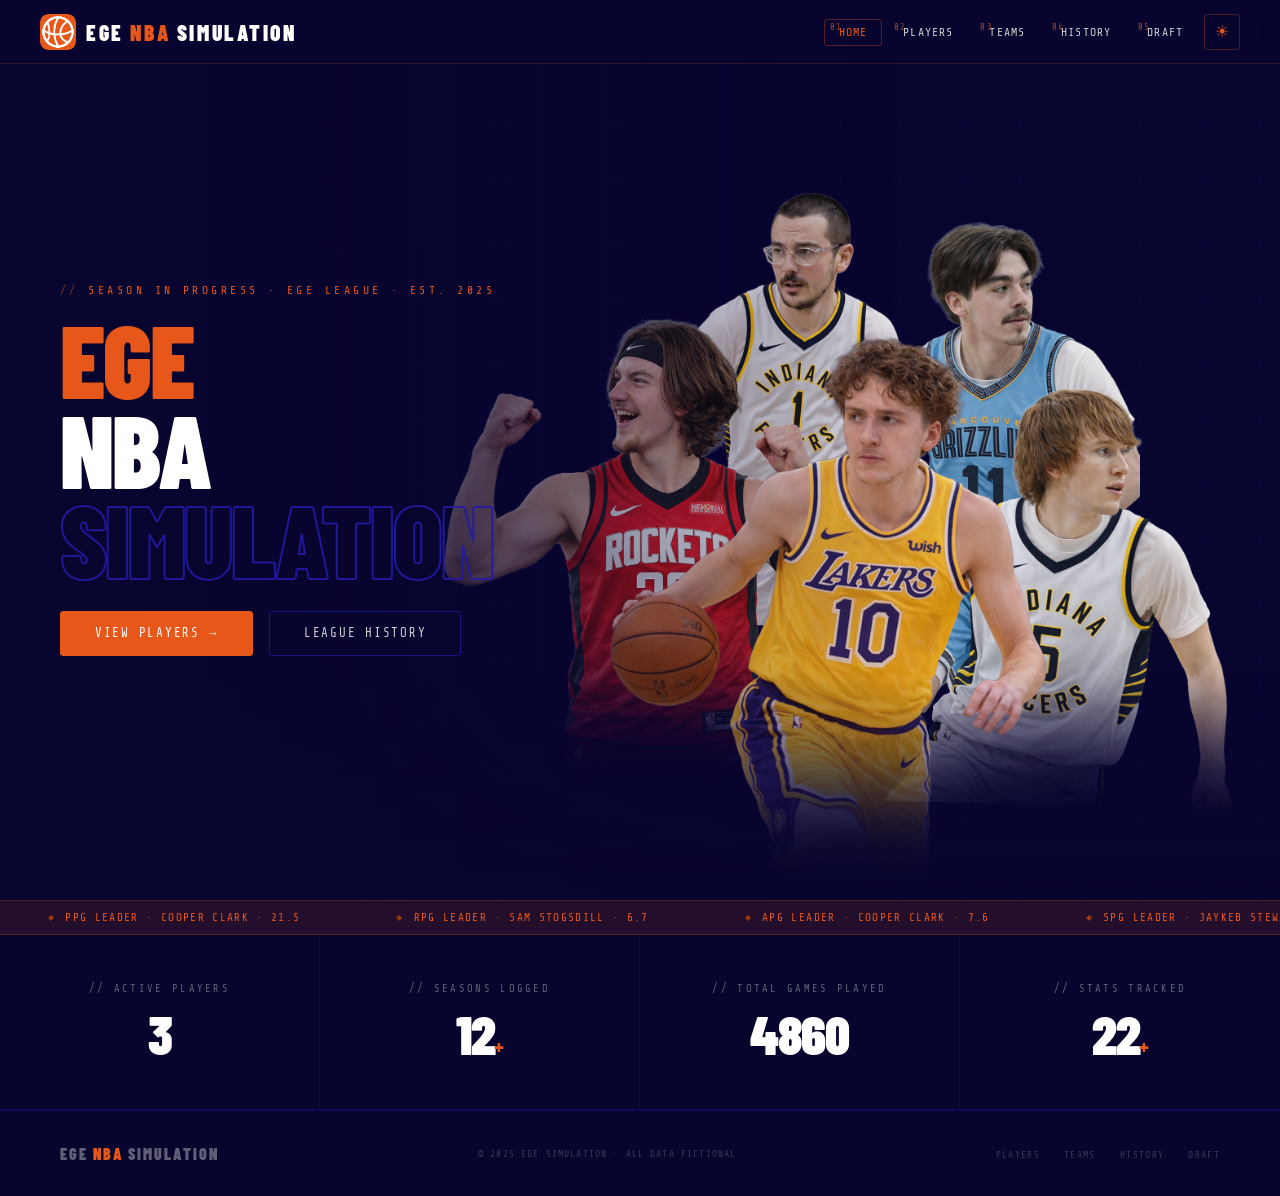
==== index.html @ 866e70bd "Add files via upload" ====
<!DOCTYPE html>
<html lang="en">
<head>
  <meta charset="UTF-8" />
  <link rel="icon" type="image/png" href="EGE_Logo.png" />
  <meta name="viewport" content="width=device-width, initial-scale=1.0" />
  <title>EGE NBA Simulation</title>
  <link href="https://fonts.googleapis.com/css2?family=Share+Tech+Mono&family=Barlow+Condensed:wght@300;400;600;700;900&family=Rajdhani:wght@300;400;600;700&display=swap" rel="stylesheet" />
  <link rel="stylesheet" href="shared.css" />
  <style>
    /* ── HERO ── */
    .hero {
      position: relative;
      z-index: 1;
      min-height: 100vh;
      display: flex;
      flex-direction: column;
      align-items: stretch;
      overflow: hidden;
      padding: 0;
    }
    /* Image anchored right, title left — two-column hero */
    .hero-image-wrap {
      position: absolute;
      inset: 0;
      display: flex;
      align-items: flex-end;
      justify-content: flex-end;
      padding-right: 2%;
      pointer-events: none;
    }
    .hero-image-wrap img {
      height: 92vh;
      width: auto;
      max-width: 65%;
      object-fit: contain;
      object-position: bottom center;
      display: block;
      opacity: .95;
      animation: heroImageIn 1.1s cubic-bezier(.22,1,.36,1) .2s both;
    }
    /* Left-side fade so image doesn't bleed over title */
    .hero-image-wrap::before {
      content: '';
      position: absolute;
      inset: 0;
      background: linear-gradient(
        to right,
        rgba(8,5,47,1)   0%,
        rgba(8,5,47,.85) 28%,
        rgba(8,5,47,.3)  50%,
        transparent      70%
      );
      z-index: 1;
    }
    /* Bottom fade */
    .hero-image-wrap::after {
      content: '';
      position: absolute;
      bottom: 0; left: 0; right: 0;
      height: 25%;
      background: linear-gradient(to bottom, transparent 0%, rgba(8,5,47,.9) 100%);
    }
    /* Title pinned to middle-left */
    .hero-content {
      position: relative;
      z-index: 2;
      display: flex;
      flex-direction: column;
      justify-content: center;
      padding: 120px 0 80px 60px;
      max-width: 520px;
      min-height: 100vh;
      animation: fadeUp .7s .1s ease both;
    }
    .hero-eyebrow {
      font-family: var(--font-mono);
      font-size: .72rem;
      letter-spacing: .3em;
      color: var(--orange);
      text-transform: uppercase;
      margin-bottom: 16px;
    }
    .hero-eyebrow::before { content: '// '; opacity: .5; }
    .hero-title {
      font-family: var(--font-display);
      font-weight: 900;
      font-size: clamp(3.5rem, 8vw, 8rem);
      line-height: .88;
      text-transform: uppercase;
      letter-spacing: -.02em;
      color: var(--heading);
      margin-bottom: 28px;
      transition: color 0.35s;
    }
    .hero-title .line-orange { color: var(--orange); }
    .hero-title .line-blue {
      -webkit-text-stroke: 2px rgba(35,26,165,.9);
      color: transparent;
    }
    .hero-cta-row {
      display: flex;
      gap: 16px;
      animation: fadeUp .8s .3s ease both;
    }
    /* Remove old centred glows — not needed */
    .hero-bg-glow, .hero-bg-glow-blue, .hero-sub { display: none; }
    .btn {
      font-family: var(--font-mono);
      font-size: .78rem;
      letter-spacing: .14em;
      text-transform: uppercase;
      text-decoration: none;
      padding: 14px 34px;
      border-radius: 3px;
      border: 1px solid;
      transition: all .2s;
      position: relative;
      overflow: hidden;
    }
    .btn::after {
      content: '';
      position: absolute;
      inset: 0;
      background: rgba(255,255,255,.06);
      transform: scaleX(0);
      transform-origin: left;
      transition: transform .3s ease;
    }
    .btn:hover::after { transform: scaleX(1); }
    .btn-primary {
      background: var(--orange);
      border-color: var(--orange);
      color: var(--white);
    }
    .btn-primary:hover {
      background: var(--dark-orange);
      border-color: var(--dark-orange);
      transform: translateY(-2px);
      box-shadow: 0 8px 30px rgba(231,87,25,.35);
    }
    .btn-secondary {
      background: transparent;
      border-color: rgba(35,26,165,.7);
      color: var(--text);
    }
    .btn-secondary:hover {
      border-color: var(--blue);
      color: var(--heading);
      transform: translateY(-2px);
    }

    /* ── ROTATING STAT BANNER ── */
    .stat-banner {
      position: relative;
      z-index: 2;
      width: 100%;
      max-width: 860px;
      display: flex;
      align-items: stretch;
      margin-top: 44px;
      border: 1px solid rgba(231,87,25,.3);
      border-radius: 4px;
      overflow: hidden;
      animation: fadeUp .8s .6s ease both;
      background: rgba(8,5,47,.7);
      backdrop-filter: blur(8px);
    }
    .stat-banner-label {
      font-family: var(--font-mono);
      font-size: .6rem;
      letter-spacing: .22em;
      text-transform: uppercase;
      color: var(--white);
      background: var(--orange);
      padding: 0 20px;
      white-space: nowrap;
      flex-shrink: 0;
      display: flex;
      align-items: center;
    }
    .stat-banner-track {
      flex: 1;
      overflow: hidden;
      position: relative;
      height: 54px;
    }
    .stat-banner-slide {
      position: absolute;
      inset: 0;
      display: flex;
      align-items: center;
      justify-content: center;
      gap: 20px;
      opacity: 0;
      transform: translateY(14px);
      transition: opacity .45s ease, transform .45s ease;
      pointer-events: none;
      padding: 0 16px;
    }
    .stat-banner-slide.active {
      opacity: 1;
      transform: translateY(0);
      pointer-events: auto;
    }
    .stat-banner-slide.exit {
      opacity: 0;
      transform: translateY(-14px);
    }
    .stat-banner-category {
      font-family: var(--font-mono);
      font-size: .6rem;
      letter-spacing: .2em;
      text-transform: uppercase;
      color: var(--text-muted);
      white-space: nowrap;
    }
    .stat-banner-sep {
      font-size: .5rem;
      color: rgba(231,87,25,.35);
      flex-shrink: 0;
    }
    .stat-banner-player {
      font-family: var(--font-display);
      font-weight: 700;
      font-size: 1.05rem;
      letter-spacing: .06em;
      text-transform: uppercase;
      color: var(--heading);
      transition: color 0.35s;
      white-space: nowrap;
    }
    .stat-banner-stat {
      font-family: var(--font-display);
      font-weight: 900;
      font-size: 1.4rem;
      color: var(--orange);
      letter-spacing: -.01em;
      line-height: 1;
      white-space: nowrap;
    }
    .stat-banner-unit {
      font-family: var(--font-mono);
      font-size: .6rem;
      color: var(--text-muted);
      letter-spacing: .1em;
      text-transform: uppercase;
      margin-left: 3px;
    }
    .stat-banner-dots {
      display: flex;
      align-items: center;
      gap: 6px;
      padding: 0 18px;
      flex-shrink: 0;
      border-left: 1px solid rgba(231,87,25,.15);
    }
    .stat-dot {
      width: 5px; height: 5px;
      border-radius: 50%;
      background: rgba(231,87,25,.2);
      transition: background .3s, transform .3s;
      cursor: pointer;
      border: none;
      padding: 0;
    }
    .stat-dot:hover { background: rgba(231,87,25,.5); }
    .stat-dot.active {
      background: var(--orange);
      transform: scale(1.5);
    }

    /* ── TICKER ── */
    .ticker-wrap {
      position: relative;
      z-index: 2;
      width: 100%;
      overflow: hidden;
      background: rgba(231,87,25,.12);
      border-top: 1px solid rgba(231,87,25,.25);
      border-bottom: 1px solid rgba(231,87,25,.25);
      padding: 10px 0;
    }
    .ticker {
      display: flex;
      animation: ticker-scroll 28s linear infinite;
      white-space: nowrap;
      width: max-content;
    }
    .ticker-item {
      font-family: var(--font-mono);
      font-size: .7rem;
      letter-spacing: .12em;
      color: var(--orange);
      text-transform: uppercase;
      padding: 0 48px;
      display: inline-flex;
      align-items: center;
      gap: 10px;
    }
    .ticker-item::before { content: '◆'; font-size: .5rem; color: var(--dark-orange); }
    @keyframes ticker-scroll {
      from { transform: translateX(0); }
      to   { transform: translateX(-50%); }
    }

    /* ── STATS STRIP ── */
    .stats-strip {
      position: relative;
      z-index: 2;
      display: grid;
      grid-template-columns: repeat(4, 1fr);
      border-bottom: 1px solid var(--border);
      background: var(--bg-strip);
      transition: background 0.35s;
    }
    .stat-cell {
      padding: 48px 32px;
      border-right: 1px solid var(--border-soft);
      text-align: center;
      position: relative;
      overflow: hidden;
      transition: background .3s;
    }
    .stat-cell:last-child { border-right: none; }
    .stat-cell::before {
      content: '';
      position: absolute;
      bottom: 0; left: 0; right: 0;
      height: 2px;
      background: var(--orange);
      transform: scaleX(0);
      transition: transform .4s ease;
    }
    .stat-cell:hover { background: rgba(231,87,25,.05); }
    .stat-cell:hover::before { transform: scaleX(1); }
    .stat-label {
      font-family: var(--font-mono);
      font-size: .65rem;
      letter-spacing: .22em;
      text-transform: uppercase;
      color: var(--text-muted);
      margin-bottom: 12px;
    }
    .stat-number {
      font-family: var(--font-display);
      font-weight: 900;
      font-size: 3.4rem;
      line-height: 1;
      color: var(--heading);
      letter-spacing: -.02em;
      transition: color 0.35s;
    }
    .stat-number .unit {
      font-size: 1.4rem;
      color: var(--orange);
      font-weight: 700;
    }

    /* ══════════════════════════════════════════
       MOBILE — index.html specific
       ══════════════════════════════════════════ */
    @media (max-width: 768px) {

      /* Hero */
      .hero { min-height: 100svh; }
      .hero-image-wrap { justify-content: center; padding-right: 0; }
      .hero-image-wrap img { max-width: 100%; height: 60vh; }
      .hero-image-wrap::before {
        background: linear-gradient(to bottom, rgba(8,5,47,.5) 0%, rgba(8,5,47,.85) 60%, rgba(8,5,47,1) 100%);
      }
      .hero-content { padding: 0 24px 48px; min-height: 100svh; justify-content: flex-end; max-width: 100%; }
      .hero-title { font-size: clamp(2.8rem, 10vw, 5rem); }
      .hero-cta-row { flex-direction: column; align-items: flex-start; gap: 12px; }
      .btn { width: 100%; max-width: 280px; text-align: center; padding: 14px 24px; }

      /* Stats strip — 2x2 grid */
      .stats-strip { grid-template-columns: repeat(2, 1fr); }
      .stat-cell { padding: 28px 16px; }
      .stat-number { font-size: 2.4rem; }
      .stat-number .unit { font-size: 1rem; }

      /* Players section */
      .players-section { padding: 60px 20px; }
      .players-grid {
        grid-template-columns: repeat(2, 1fr);
        gap: 12px;
      }
      /* Give the 5th card full width */
      .players-grid .player-card:last-child {
        grid-column: 1 / -1;
        max-width: 50%;
        margin: 0 auto;
      }
      .player-avatar { width: 48px; height: 48px; font-size: 1.1rem; }
      .player-name { font-size: .95rem; }

      /* Modules */
      .modules-section { padding: 52px 20px; }
      .modules-grid { grid-template-columns: 1fr; gap: 14px; }
      .module-card { padding: 28px 24px; }
    }

    @media (max-width: 420px) {
      .players-grid { grid-template-columns: 1fr; }
      .players-grid .player-card:last-child {
        grid-column: auto;
        max-width: 100%;
      }
    }

    @keyframes heroImageIn {
      from { opacity: 0; transform: translateX(40px) scale(1.03); }
      to   { opacity: .95; transform: translateX(0) scale(1); }
    }

    /* ── LIGHT MODE OVERRIDES ── */
    html.light .hero-image-wrap::before {
      background: linear-gradient(
        to right,
        rgba(240,237,232,1)   0%,
        rgba(240,237,232,.88) 28%,
        rgba(240,237,232,.3)  50%,
        transparent           70%
      );
    }
    html.light .hero-image-wrap::after {
      background: linear-gradient(to bottom, transparent 0%, rgba(240,237,232,.92) 100%);
    }
    html.light .hero-title {
      color: var(--heading);
    }
    html.light .hero-title .line-orange { color: var(--orange); }
    html.light .hero-title .line-blue {
      -webkit-text-stroke: 2px rgba(35,26,165,.9);
      color: transparent;
    }
    html.light .stat-banner {
      background: rgba(240,237,232,.88);
      border-color: rgba(231,87,25,.35);
    }
    html.light .ticker-wrap {
      background: rgba(231,87,25,.08);
      border-top-color: rgba(231,87,25,.2);
      border-bottom-color: rgba(231,87,25,.2);
    }
    html.light .hero-content .btn-secondary {
      color: var(--text);
    }
    /* Mobile light mode */
    @media (max-width: 768px) {
      html.light .hero-image-wrap::before {
        background: linear-gradient(to bottom, rgba(240,237,232,.4) 0%, rgba(240,237,232,.88) 60%, rgba(240,237,232,1) 100%);
      }
    }
  </style>
</head>
<body>

  <canvas id="matrix-canvas"></canvas>
  <div class="grid-overlay"></div>
  <div class="scanline"></div>

  <!-- NAV -->
  <nav>
    <a href="index.html" class="nav-logo">
      <img src="EGE_Logo.png" alt="EGE Logo" class="logo-img" />
      <span>EGE <span class="accent">NBA</span> Simulation</span>
    </a>
    <ul class="nav-links">
      <li><a href="index.html" data-num="01" class="active">Home</a></li>
      <li><a href="players.html" data-num="02">Players</a></li>
      <li><a href="teams.html" data-num="03">Teams</a></li>
      <li><a href="history.html" data-num="04">History</a></li>
      <li><a href="draft.html" data-num="05">Draft</a></li>
      <li><button id="mode-toggle" title="Toggle light/dark mode">☀</button></li>
    </ul>
  </nav>

  <!-- HERO -->
  <section class="hero">
    <!-- Full-bleed player photo -->
    <div class="hero-image-wrap">
      <img src="HomePageDisplay.png" alt="EGE NBA Simulation Players">
    </div>

    <!-- Title overlay at the bottom -->
    <div class="hero-content">
      <p class="hero-eyebrow">Season in progress · EGE League · Est. 2025</p>
      <h1 class="hero-title">
        <span class="line-orange">EGE</span><br>
        <span>NBA</span><br>
        <span class="line-blue">Simulation</span>
      </h1>
      <div class="hero-cta-row">
        <a href="players.html" class="btn btn-primary">View Players →</a>
        <a href="history.html" class="btn btn-secondary">League History</a>
      </div>
    </div>
  </section>

  <div class="ticker-wrap">
    <div class="ticker" id="index-ticker"></div>
  </div>

  <!-- STATS STRIP -->
  <div class="stats-strip reveal">
    <div class="stat-cell">
      <div class="stat-label">// active players</div>
      <div class="stat-number"><span class="counter" id="strip-players" data-target="0">0</span></div>
    </div>
    <div class="stat-cell">
      <div class="stat-label">// seasons logged</div>
      <div class="stat-number"><span class="counter" id="strip-seasons" data-target="0">0</span><span class="unit">+</span></div>
    </div>
    <div class="stat-cell">
      <div class="stat-label">// total games played</div>
      <div class="stat-number"><span class="counter" id="strip-games" data-target="0">0</span></div>
    </div>
    <div class="stat-cell">
      <div class="stat-label">// stats tracked</div>
      <div class="stat-number"><span class="counter" data-target="28">0</span><span class="unit">+</span></div>
    </div>
  </div>

  <!-- FOOTER -->
  <footer>
    <div class="footer-logo">EGE <span>NBA</span> Simulation</div>
    <p class="footer-copy">© 2025 EGE Simulation · All data fictional</p>
    <ul class="footer-links">
      <li><a href="players.html">Players</a></li>
      <li><a href="teams.html">Teams</a></li>
      <li><a href="history.html">History</a></li>
      <li><a href="draft.html">Draft</a></li>
    </ul>
  </footer>

  <!-- stats.js loads first so EGE_STATS is available to the banner script -->
  <script src="stats.js"></script>
  <script src="player-stats.js"></script>
  <script src="shared.js"></script>
  <script>
  /* ── TICKER + STATS STRIP — driven by player-stats.js ── */
  (function() {
    if (typeof PLAYER_STATS === 'undefined') return;

    var COLLEGE = ['AU','KU','LOU','FSU','DUKE','UCLA',
      'Arizona Wildcats','Duke Blue Devils','Florida State Seminoles',
      'Kansas Jayhawks','Louisville Cardinals'];
    var RETIRED = ['hatch'];

    function isProRow(r) {
      return COLLEGE.indexOf((r.team||'').toUpperCase()) === -1
          && COLLEGE.indexOf(r.team||'') === -1
          && !r.dnq && r.gp > 0;
    }

    var activeKeys = Object.keys(PLAYER_STATS).filter(function(p) {
      return RETIRED.indexOf(p) === -1;
    });

    // Find shared latest season across active players
    var latestSeason = '';
    activeKeys.forEach(function(p) {
      var rows = (PLAYER_STATS[p].regular||[]).filter(isProRow);
      if (rows.length) {
        var s = rows[rows.length-1].season;
        if (s > latestSeason) latestSeason = s;
      }
    });

    // Get each active player's row for that season
    var latestStats = {};
    activeKeys.forEach(function(p) {
      var rows = (PLAYER_STATS[p].regular||[]).filter(isProRow);
      latestStats[p] = rows.find(function(r){ return r.season === latestSeason; })
                    || rows[rows.length-1] || null;
    });

    var PLAYER_NAMES = {
      clark:'Cooper Clark', hatch:'Paxon Hatch', stogsdill:'Sam Stogsdill',
      stewart:'Jaykeb Stewart', vitel:'Isaac Vitel'
    };

    function fmt(val, stat) {
      var v = parseFloat(String(val||'').replace('%',''));
      if (isNaN(v)) return null;
      return (stat==='tpp'||stat==='fgp') ? v.toFixed(1)+'%' : v.toFixed(1);
    }

    // ── BUILD TICKER ──
    var ticker = document.getElementById('index-ticker');
    if (ticker) {
      var statDefs = [
        {key:'ppg', label:'PPG Leader'},
        {key:'rpg', label:'RPG Leader'},
        {key:'apg', label:'APG Leader'},
        {key:'spg', label:'SPG Leader'},
        {key:'bpg', label:'BPG Leader'},
        {key:'tpp', label:'3P% Leader'},
        {key:'fgp', label:'FG% Leader'},
      ];
      var items = [];
      statDefs.forEach(function(def) {
        var bestP = null, bestV = -Infinity;
        activeKeys.forEach(function(p) {
          var s = latestStats[p];
          if (!s) return;
          var v = parseFloat(String(s[def.key]||'').replace('%',''));
          if (!isNaN(v) && v > bestV) { bestV = v; bestP = p; }
        });
        if (bestP) {
          var display = fmt(latestStats[bestP][def.key], def.key);
          if (display) items.push(def.label + ' · ' + PLAYER_NAMES[bestP] + ' · ' + display);
        }
      });
      items.push('Season · ' + latestSeason.replace('-', '–'));
      // Double for seamless scroll
      ticker.innerHTML = items.concat(items).map(function(txt) {
        return '<span class="ticker-item">' + txt + '</span>';
      }).join('');
    }

    // ── BUILD STATS STRIP ──
    var allKeys = Object.keys(PLAYER_STATS);

    var elP = document.getElementById('strip-players');
    if (elP) elP.dataset.target = activeKeys.length;

    var allSeasons = new Set();
    allKeys.forEach(function(p) {
      (PLAYER_STATS[p].regular||[]).filter(isProRow).forEach(function(r){ allSeasons.add(r.season); });
    });
    var elS = document.getElementById('strip-seasons');
    if (elS) elS.dataset.target = allSeasons.size;

    var total = 0;
    allKeys.forEach(function(p) {
      ['regular','playoffs'].forEach(function(mode) {
        ((PLAYER_STATS[p]||{})[mode]||[]).filter(isProRow).forEach(function(r){ total += (r.gp||0); });
      });
    });
    var elG = document.getElementById('strip-games');
    if (elG) elG.dataset.target = total;
  })();

  /* ── ROTATING STAT BANNER (EGE_STATS) ── */
  (function () {
    var track  = document.getElementById('stat-track');
    var dotsEl = document.getElementById('stat-dots');
    var data   = (typeof EGE_STATS !== 'undefined') ? EGE_STATS.leaders : [];
    if (!data.length || !track) return;
    data.forEach(function(item, i) {
      var slide = document.createElement('div');
      slide.className = 'stat-banner-slide' + (i === 0 ? ' active' : '');
      slide.innerHTML =
        '<span class="stat-banner-category">' + item.label + '</span>' +
        '<span class="stat-banner-sep">◆</span>' +
        '<span class="stat-banner-player">' + item.player + '</span>' +
        '<span class="stat-banner-sep">·</span>' +
        '<span class="stat-banner-stat">' + item.value +
          '<span class="stat-banner-unit">' + item.unit + '</span>' +
        '</span>';
      track.appendChild(slide);
      var dot = document.createElement('button');
      dot.className = 'stat-dot' + (i === 0 ? ' active' : '');
      dot.setAttribute('aria-label', 'Go to slide ' + (i + 1));
      dot.addEventListener('click', function() { goTo(i); });
      dotsEl.appendChild(dot);
    });
    var slides = track.querySelectorAll('.stat-banner-slide');
    var dots   = dotsEl.querySelectorAll('.stat-dot');
    var current = 0, timer;
    function goTo(next) {
      if (next === current) return;
      slides[current].classList.add('exit');
      dots[current].classList.remove('active');
      var prev = current; current = next;
      slides[current].classList.add('active');
      dots[current].classList.add('active');
      setTimeout(function() { slides[prev].classList.remove('active','exit'); }, 500);
      clearInterval(timer); timer = setInterval(advance, 3800);
    }
    function advance() { goTo((current + 1) % data.length); }
    timer = setInterval(advance, 3800);
  })();
  </script>
</body>
</html>
---- shared.css ----
/* ═══════════════════════════════════════════
   EGE NBA SIMULATION · SHARED STYLES
   Applies to all pages
═══════════════════════════════════════════ */

/* ── TEXT SELECTION ── */
::selection {
  background: rgba(231, 87, 25, 0.45);
  color: #ffffff;
}
::-moz-selection {
  background: rgba(231, 87, 25, 0.45);
  color: #ffffff;
}

/* ── DARK MODE (default) ── */
:root {
  --bg:          #08052f;
  --bg-nav:      rgba(8, 5, 47, 0.85);
  --bg-card:     rgba(8, 5, 47, 0.7);
  --bg-panel:    rgba(8, 5, 47, 0.6);
  --bg-strip:    rgba(8, 5, 47, 0.6);
  --bg-footer:   rgba(8, 5, 47, 0.8);
  --bg-section:  rgba(8, 5, 47, 0.4);
  --border:      rgba(35, 26, 165, 0.3);
  --border-soft: rgba(35, 26, 165, 0.2);
  --text:        #d0d0d0;
  --text-muted:  rgba(208, 208, 208, 0.45);
  --text-faint:  rgba(208, 208, 208, 0.25);
  --heading:     #ffffff;
  --matrix-bg:   rgba(8, 5, 47, 0.06);
  --scanline:    rgba(0, 0, 0, 0.03);
  --grid-line:   rgba(35, 26, 165, 0.08);
  --mode-icon:   '☀';
  /* always same */
  --orange:      #e75719;
  --dark-orange: #9c380c;
  --blue:        #231aa5;
  --navy:        #08052f;
  --gray:        #d0d0d0;
  --white:       #ffffff;
  --font-mono:   'Share Tech Mono', monospace;
  --font-display:'Barlow Condensed', sans-serif;
  --font-body:   'Rajdhani', sans-serif;
}

/* ── LIGHT MODE ── */
html.light {
  --bg:          #f0ede8;
  --bg-nav:      rgba(240, 237, 232, 0.92);
  --bg-card:     rgba(255, 255, 255, 0.85);
  --bg-panel:    rgba(255, 255, 255, 0.75);
  --bg-strip:    rgba(240, 237, 232, 0.9);
  --bg-footer:   rgba(225, 220, 212, 0.95);
  --bg-section:  rgba(240, 237, 232, 0.6);
  --border:      rgba(35, 26, 165, 0.18);
  --border-soft: rgba(35, 26, 165, 0.12);
  --text:        #2a2140;
  --text-muted:  rgba(42, 33, 64, 0.5);
  --text-faint:  rgba(42, 33, 64, 0.3);
  --heading:     #08052f;
  --matrix-bg:   rgba(240, 237, 232, 0.12);
  --scanline:    rgba(0, 0, 0, 0.015);
  --grid-line:   rgba(35, 26, 165, 0.05);
  --mode-icon:   '☾';
}

/* ── BASE RESETS ── */
*, *::before, *::after { box-sizing: border-box; margin: 0; padding: 0; }
html { scroll-behavior: smooth; }

body {
  background: var(--bg);
  color: var(--text);
  font-family: var(--font-body);
  overflow-x: hidden;
  cursor: auto;
  transition: background 0.35s ease, color 0.35s ease;
}

/* ── MATRIX CANVAS ── */
#matrix-canvas {
  position: fixed;
  inset: 0;
  z-index: 0;
  opacity: .06;
  pointer-events: none;
  transition: opacity 0.35s;
}
html.light #matrix-canvas { opacity: .03; }

/* ── GRID OVERLAY ── */
.grid-overlay {
  position: fixed;
  inset: 0;
  z-index: 0;
  pointer-events: none;
  background-image:
    linear-gradient(var(--grid-line) 1px, transparent 1px),
    linear-gradient(90deg, var(--grid-line) 1px, transparent 1px);
  background-size: 60px 60px;
  transition: background-image 0.35s;
}

/* ── SCANLINE ── */
.scanline {
  position: fixed;
  inset: 0;
  z-index: 1;
  pointer-events: none;
  background: repeating-linear-gradient(
    0deg,
    transparent,
    transparent 2px,
    var(--scanline) 2px,
    var(--scanline) 4px
  );
}

/* ── NAV ── */
nav {
  position: fixed;
  top: 0; left: 0; right: 0;
  z-index: 100;
  display: flex;
  align-items: center;
  justify-content: space-between;
  padding: 0 40px;
  height: 64px;
  background: var(--bg-nav);
  backdrop-filter: blur(14px);
  border-bottom: 1px solid rgba(231, 87, 25, 0.18);
  transition: background 0.35s;
}

.nav-logo {
  font-family: var(--font-display);
  font-weight: 900;
  font-size: 1.35rem;
  letter-spacing: .12em;
  text-transform: uppercase;
  color: var(--heading);
  text-decoration: none;
  display: flex;
  align-items: center;
  gap: 10px;
  transition: color 0.35s;
}
.nav-logo span.accent { color: var(--orange); }
.logo-img {
  width: 36px; height: 36px;
  border-radius: 8px;
  display: block;
  flex-shrink: 0;
}

.nav-links {
  display: flex;
  gap: 6px;
  list-style: none;
  align-items: center;
}
.nav-links a {
  font-family: var(--font-mono);
  font-size: .72rem;
  letter-spacing: .1em;
  text-transform: uppercase;
  color: var(--text);
  text-decoration: none;
  padding: 6px 14px;
  border: 1px solid transparent;
  border-radius: 3px;
  transition: color .2s, border-color .2s, background .2s;
  position: relative;
}
.nav-links a::before {
  content: attr(data-num);
  position: absolute;
  top: 2px; left: 5px;
  font-size: .55rem;
  color: var(--orange);
  opacity: .7;
}
.nav-links a:hover {
  color: var(--heading);
  border-color: rgba(231, 87, 25, 0.4);
  background: rgba(231, 87, 25, 0.07);
}
.nav-links a.active {
  color: var(--orange);
  border-color: rgba(231, 87, 25, 0.35);
}

/* ── MODE TOGGLE BUTTON ── */
#mode-toggle {
  display: inline-flex;
  align-items: center;
  justify-content: center;
  width: 36px; height: 36px;
  background: transparent;
  border: 1px solid rgba(231, 87, 25, 0.3);
  border-radius: 3px;
  cursor: pointer;
  font-size: 1rem;
  line-height: 1;
  color: var(--orange);
  transition: background 0.2s, border-color 0.2s, transform 0.2s;
  flex-shrink: 0;
}
#mode-toggle:hover {
  background: rgba(231, 87, 25, 0.1);
  border-color: var(--orange);
  transform: scale(1.1);
}

/* ── HAMBURGER + MOBILE MENU: hidden on desktop by default ── */
#nav-hamburger { display: none; }
#nav-mobile-menu { display: none; }
#nav-menu-mode-toggle { display: none; }

/* ── FOOTER ── */
footer {
  position: relative;
  z-index: 2;
  border-top: 1px solid var(--border);
  padding: 32px 60px;
  display: flex;
  align-items: center;
  justify-content: space-between;
  background: var(--bg-footer);
  transition: background 0.35s;
}
.footer-logo {
  font-family: var(--font-display);
  font-weight: 900;
  font-size: 1rem;
  letter-spacing: .12em;
  text-transform: uppercase;
  color: var(--text-muted);
}
.footer-logo span { color: var(--orange); }
.footer-copy {
  font-family: var(--font-mono);
  font-size: .6rem;
  letter-spacing: .12em;
  color: var(--text-faint);
  text-transform: uppercase;
}
.footer-links {
  display: flex;
  gap: 24px;
  list-style: none;
}
.footer-links a {
  font-family: var(--font-mono);
  font-size: .6rem;
  letter-spacing: .14em;
  text-transform: uppercase;
  color: var(--text-faint);
  text-decoration: none;
  transition: color .2s;
}
.footer-links a:hover { color: var(--orange); }

/* ── SECTION COMMON ── */
section { position: relative; z-index: 2; }

.section-header {
  display: flex;
  align-items: flex-end;
  justify-content: space-between;
  margin-bottom: 40px;
  padding-bottom: 16px;
  border-bottom: 1px solid var(--border);
}
.section-label {
  font-family: var(--font-mono);
  font-size: .65rem;
  letter-spacing: .28em;
  text-transform: uppercase;
  color: var(--orange);
  margin-bottom: 6px;
}
.section-title {
  font-family: var(--font-display);
  font-weight: 900;
  font-size: clamp(2rem, 4vw, 3.2rem);
  text-transform: uppercase;
  color: var(--heading);
  line-height: 1;
  transition: color 0.35s;
}
.section-action {
  font-family: var(--font-mono);
  font-size: .7rem;
  letter-spacing: .12em;
  text-transform: uppercase;
  color: var(--orange);
  text-decoration: none;
  display: flex;
  align-items: center;
  gap: 8px;
  transition: gap .2s;
}
.section-action:hover { gap: 14px; }

/* ── REVEAL ANIMATION ── */
.reveal {
  opacity: 0;
  transform: translateY(30px);
  transition: opacity .7s ease, transform .7s ease;
}
.reveal.visible {
  opacity: 1;
  transform: translateY(0);
}

/* ── ANIMATIONS ── */
@keyframes fadeUp {
  from { opacity: 0; transform: translateY(24px); }
  to   { opacity: 1; transform: translateY(0); }
}
@keyframes blink {
  0%, 100% { opacity: 1; }
  50%       { opacity: .25; }
}
@keyframes pulse-glow {
  0%, 100% { transform: translate(-50%,-50%) scale(1); opacity: 1; }
  50%       { transform: translate(-50%,-50%) scale(1.12); opacity: .7; }
}

/* ══════════════════════════════════════════
   MOBILE RESPONSIVE — shared elements
   ══════════════════════════════════════════ */
@media (max-width: 768px) {

  /* ── NAV ── */
  nav {
    padding: 0 18px;
    height: 56px;
    flex-wrap: nowrap;
    position: relative;
  }
  .nav-logo {
    font-size: 1rem;
    gap: 8px;
  }
  .logo-img {
    width: 30px; height: 30px;
  }
  .nav-logo > span { display: none; }

  /* Hide desktop nav links + mode toggle on mobile — hamburger takes over */
  .nav-links { display: none; }

  /* Show hamburger on mobile */
  #nav-hamburger { display: inline-flex; }

  /* Hamburger button */
  #nav-hamburger {
    display: inline-flex;
    flex-direction: column;
    justify-content: center;
    gap: 5px;
    width: 36px;
    height: 36px;
    background: transparent;
    border: 1px solid rgba(231,87,25,.3);
    border-radius: 3px;
    cursor: pointer;
    padding: 8px;
    flex-shrink: 0;
    margin-left: 6px;
  }
  #nav-hamburger span {
    display: block;
    height: 2px;
    background: var(--orange);
    border-radius: 2px;
    transition: transform 0.25s ease, opacity 0.2s;
  }
  #nav-hamburger.open span:nth-child(1) { transform: translateY(7px) rotate(45deg); }
  #nav-hamburger.open span:nth-child(2) { opacity: 0; }
  #nav-hamburger.open span:nth-child(3) { transform: translateY(-7px) rotate(-45deg); }

  /* Mobile dropdown menu */
  #nav-mobile-menu {
    display: none;
    position: absolute;
    top: 56px;
    left: 0; right: 0;
    background: var(--bg-nav);
    backdrop-filter: blur(14px);
    border-bottom: 1px solid rgba(231,87,25,.18);
    z-index: 200;
    flex-direction: column;
    padding: 8px 0 12px;
  }
  #nav-mobile-menu.open { display: flex; }
  #nav-mobile-menu a {
    font-family: var(--font-mono);
    font-size: .72rem;
    letter-spacing: .12em;
    text-transform: uppercase;
    color: var(--text-muted);
    text-decoration: none;
    padding: 14px 24px;
    border-left: 2px solid transparent;
    transition: color .2s, border-color .2s, background .2s;
  }
  #nav-mobile-menu a:hover,
  #nav-mobile-menu a.active {
    color: var(--orange);
    border-left-color: var(--orange);
    background: rgba(231,87,25,.05);
  }
  #nav-mobile-menu .nav-menu-divider {
    height: 1px;
    background: rgba(231,87,25,.1);
    margin: 6px 24px;
  }

  /* Mode toggle row inside mobile menu */
  #nav-menu-mode-toggle {
    display: block;
    width: 100%;
    text-align: left;
    font-family: var(--font-mono);
    font-size: .72rem;
    letter-spacing: .12em;
    text-transform: uppercase;
    color: var(--text-muted);
    background: transparent;
    border: none;
    border-left: 2px solid transparent;
    padding: 14px 24px;
    cursor: pointer;
    transition: color .2s, border-color .2s, background .2s;
  }
  #nav-menu-mode-toggle:hover {
    color: var(--orange);
    border-left-color: var(--orange);
    background: rgba(231,87,25,.05);
  }

  /* Show mobile dropdown when open */
  #nav-mobile-menu.open { display: flex; }

  /* Hide injected mobile row (legacy) */
  .nav-mobile-row { display: none; }

  /* ── SECTION HEADERS ── */
  .section-header {
    flex-direction: column;
    align-items: flex-start;
    gap: 10px;
  }
  .section-title { font-size: clamp(1.8rem, 8vw, 2.6rem); }

  /* ── FOOTER ── */
  footer {
    flex-direction: column;
    align-items: center;
    gap: 14px;
    padding: 28px 20px;
    text-align: center;
  }
  .footer-links {
    gap: 14px;
    flex-wrap: wrap;
    justify-content: center;
  }
}
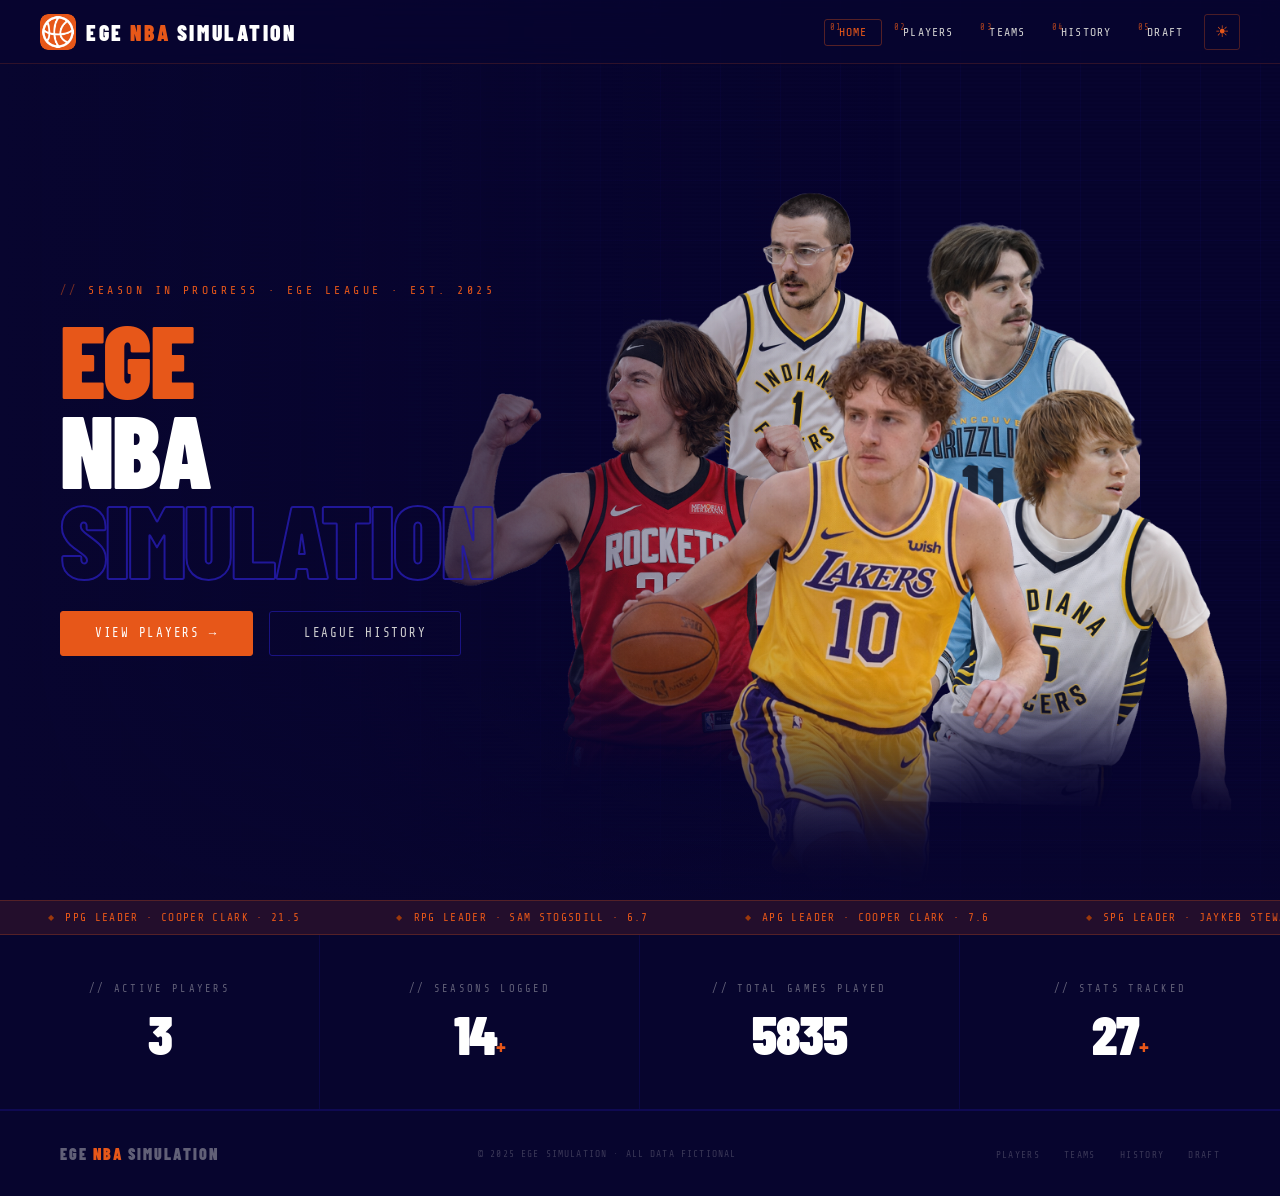
==== commit a8f891f9: "Add files via upload" ====
--- a/index.html
+++ b/index.html
@@ -364,12 +364,18 @@
 
       /* Hero */
       .hero { min-height: 100svh; }
-      .hero-image-wrap { justify-content: center; padding-right: 0; }
-      .hero-image-wrap img { max-width: 100%; height: 60vh; }
+      .hero-image-wrap { justify-content: center; align-items: flex-start; padding-right: 0; padding-top: 12vh; }
+      .hero-image-wrap img { max-width: 90%; height: auto; max-height: 70vh; object-fit: contain; }
       .hero-image-wrap::before {
-        background: linear-gradient(to bottom, rgba(8,5,47,.5) 0%, rgba(8,5,47,.85) 60%, rgba(8,5,47,1) 100%);
+        /* Remove the left-to-right gradient entirely on mobile */
+        background: none;
       }
       .hero-content { padding: 0 24px 48px; min-height: 100svh; justify-content: flex-end; max-width: 100%; }
+      /* Softer bottom fade on mobile so image shows through */
+      .hero-image-wrap::after {
+        background: linear-gradient(to bottom, transparent 0%, rgba(8,5,47,.7) 100%);
+        height: 30%;
+      }
       .hero-title { font-size: clamp(2.8rem, 10vw, 5rem); }
       .hero-cta-row { flex-direction: column; align-items: flex-start; gap: 12px; }
       .btn { width: 100%; max-width: 280px; text-align: center; padding: 14px 24px; }
@@ -418,14 +424,14 @@
     html.light .hero-image-wrap::before {
       background: linear-gradient(
         to right,
-        rgba(240,237,232,1)   0%,
-        rgba(240,237,232,.88) 28%,
-        rgba(240,237,232,.3)  50%,
+        rgba(240,237,232,.92) 0%,
+        rgba(240,237,232,.75) 28%,
+        rgba(240,237,232,.2)  50%,
         transparent           70%
       );
     }
     html.light .hero-image-wrap::after {
-      background: linear-gradient(to bottom, transparent 0%, rgba(240,237,232,.92) 100%);
+      background: linear-gradient(to bottom, transparent 0%, rgba(240,237,232,.85) 100%);
     }
     html.light .hero-title {
       color: var(--heading);
@@ -450,8 +456,21 @@
     /* Mobile light mode */
     @media (max-width: 768px) {
       html.light .hero-image-wrap::before {
-        background: linear-gradient(to bottom, rgba(240,237,232,.4) 0%, rgba(240,237,232,.88) 60%, rgba(240,237,232,1) 100%);
+        background: none;
       }
+      html.light .hero-image-wrap::after {
+        background: linear-gradient(to bottom, transparent 0%, rgba(240,237,232,.8) 100%);
+        height: 30%;
+      }
+    }
+    /* ── STICKY FOOTER ── */
+    body {
+      display: flex;
+      flex-direction: column;
+      min-height: 100vh;
+    }
+    .hero {
+      flex: 1;
     }
   </style>
 </head>
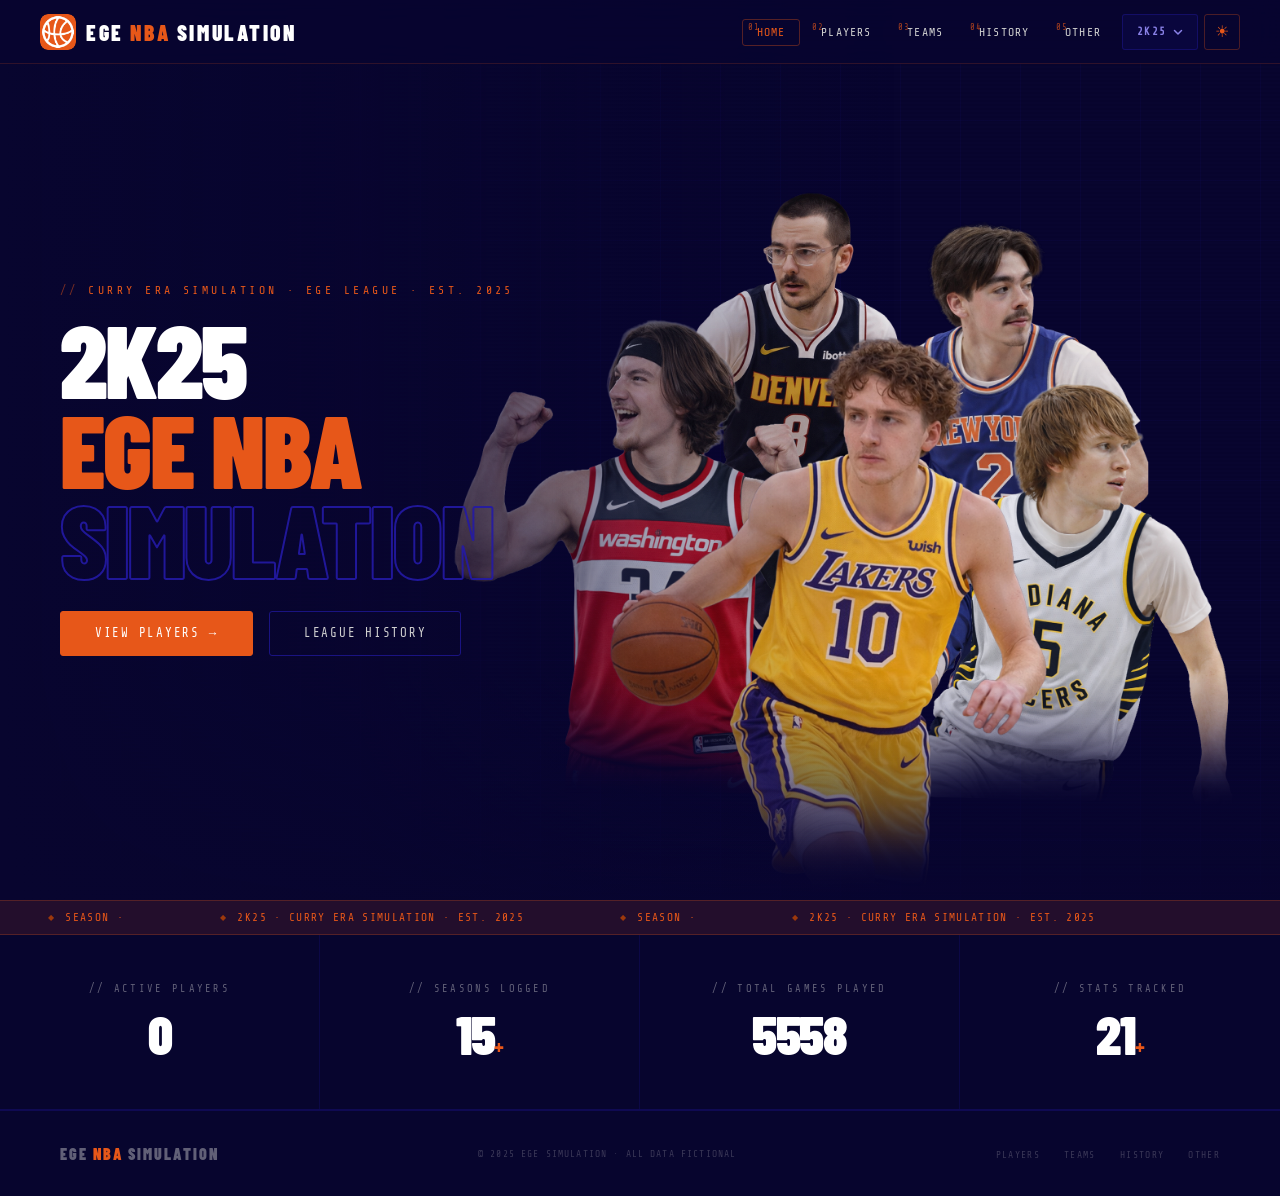
==== commit 4e047fb8: "Add files via upload" ====
--- a/index.html
+++ b/index.html
@@ -5,8 +5,10 @@
   <link rel="icon" type="image/png" href="EGE_Logo.png" />
   <meta name="viewport" content="width=device-width, initial-scale=1.0" />
   <title>EGE NBA Simulation</title>
+  <script>document.addEventListener("DOMContentLoaded",function(){if(window.EGE_SIM&&window.EGE_SIM.id!=="sim-original"){document.title=document.title.replace("EGE NBA Simulation","EGE "+window.EGE_SIM.label+" Simulation");}});</script>
   <link href="https://fonts.googleapis.com/css2?family=Share+Tech+Mono&family=Barlow+Condensed:wght@300;400;600;700;900&family=Rajdhani:wght@300;400;600;700&display=swap" rel="stylesheet" />
   <link rel="stylesheet" href="shared.css" />
+  <script src="sim-config.js"></script>
   <style>
     /* ── HERO ── */
     .hero {
@@ -94,6 +96,7 @@
       transition: color 0.35s;
     }
     .hero-title .line-orange { color: var(--orange); }
+    .hero-title #hero-sim-label { color: var(--heading); transition: color 0.35s; }
     .hero-title .line-blue {
       -webkit-text-stroke: 2px rgba(35,26,165,.9);
       color: transparent;
@@ -491,7 +494,7 @@
       <li><a href="players.html" data-num="02">Players</a></li>
       <li><a href="teams.html" data-num="03">Teams</a></li>
       <li><a href="history.html" data-num="04">History</a></li>
-      <li><a href="draft.html" data-num="05">Draft</a></li>
+      <li><a href="draft.html" data-num="05">Other</a></li>
       <li><button id="mode-toggle" title="Toggle light/dark mode">☀</button></li>
     </ul>
   </nav>
@@ -505,10 +508,10 @@
 
     <!-- Title overlay at the bottom -->
     <div class="hero-content">
-      <p class="hero-eyebrow">Season in progress · EGE League · Est. 2025</p>
+      <p class="hero-eyebrow" id="hero-eyebrow">Curry Era Simulation · EGE League · Est. 2025</p>
       <h1 class="hero-title">
-        <span class="line-orange">EGE</span><br>
-        <span>NBA</span><br>
+        <span id="hero-sim-label">2K25</span><br>
+        <span class="line-orange">EGE <span>NBA</span></span><br>
         <span class="line-blue">Simulation</span>
       </h1>
       <div class="hero-cta-row">
@@ -550,158 +553,181 @@
       <li><a href="players.html">Players</a></li>
       <li><a href="teams.html">Teams</a></li>
       <li><a href="history.html">History</a></li>
-      <li><a href="draft.html">Draft</a></li>
+      <li><a href="draft.html">Other</a></li>
     </ul>
   </footer>
 
-  <!-- stats.js loads first so EGE_STATS is available to the banner script -->
-  <script src="stats.js"></script>
-  <script src="player-stats.js"></script>
-  <script src="shared.js"></script>
+  <!-- sim-config.js loaded in <head> — dynamic data loader -->
   <script>
-  /* ── TICKER + STATS STRIP — driven by player-stats.js ── */
   (function() {
-    if (typeof PLAYER_STATS === 'undefined') return;
-
-    var COLLEGE = ['AU','KU','LOU','FSU','DUKE','UCLA',
-      'Arizona Wildcats','Duke Blue Devils','Florida State Seminoles',
-      'Kansas Jayhawks','Louisville Cardinals'];
-    var RETIRED = ['hatch'];
-
-    function isProRow(r) {
-      return COLLEGE.indexOf((r.team||'').toUpperCase()) === -1
-          && COLLEGE.indexOf(r.team||'') === -1
-          && !r.dnq && r.gp > 0;
-    }
-
-    var activeKeys = Object.keys(PLAYER_STATS).filter(function(p) {
-      return RETIRED.indexOf(p) === -1;
-    });
-
-    // Find shared latest season across active players
-    var latestSeason = '';
-    activeKeys.forEach(function(p) {
-      var rows = (PLAYER_STATS[p].regular||[]).filter(isProRow);
-      if (rows.length) {
-        var s = rows[rows.length-1].season;
-        if (s > latestSeason) latestSeason = s;
-      }
-    });
-
-    // Get each active player's row for that season
-    var latestStats = {};
-    activeKeys.forEach(function(p) {
-      var rows = (PLAYER_STATS[p].regular||[]).filter(isProRow);
-      latestStats[p] = rows.find(function(r){ return r.season === latestSeason; })
-                    || rows[rows.length-1] || null;
-    });
-
-    var PLAYER_NAMES = {
-      clark:'Cooper Clark', hatch:'Paxon Hatch', stogsdill:'Sam Stogsdill',
-      stewart:'Jaykeb Stewart', vitel:'Isaac Vitel'
-    };
-
-    function fmt(val, stat) {
-      var v = parseFloat(String(val||'').replace('%',''));
-      if (isNaN(v)) return null;
-      return (stat==='tpp'||stat==='fgp') ? v.toFixed(1)+'%' : v.toFixed(1);
-    }
-
-    // ── BUILD TICKER ──
-    var ticker = document.getElementById('index-ticker');
-    if (ticker) {
-      var statDefs = [
-        {key:'ppg', label:'PPG Leader'},
-        {key:'rpg', label:'RPG Leader'},
-        {key:'apg', label:'APG Leader'},
-        {key:'spg', label:'SPG Leader'},
-        {key:'bpg', label:'BPG Leader'},
-        {key:'tpp', label:'3P% Leader'},
-        {key:'fgp', label:'FG% Leader'},
-      ];
-      var items = [];
-      statDefs.forEach(function(def) {
-        var bestP = null, bestV = -Infinity;
+    var sim = window.EGE_SIM || { statsFile:'stats.js', playerStatsFile:'player-stats.js' };
+
+    function loadScript(src, cb) {
+      var s = document.createElement('script'); s.src = src;
+      s.onload = cb || function(){}; document.head.appendChild(s);
+    }
+
+    function initPage() {
+      /* ── UPDATE HERO EYEBROW + TITLE SIM LABEL ── */
+      var eyebrow = document.getElementById('hero-eyebrow');
+      if (eyebrow && sim.heroEyebrow) eyebrow.textContent = sim.heroEyebrow;
+      var simLabel = document.getElementById('hero-sim-label');
+      if (simLabel) simLabel.textContent = sim.label;
+
+      /* ── TICKER + STATS STRIP ── */
+      (function() {
+        if (typeof PLAYER_STATS === 'undefined') return;
+
+        var COLLEGE = ['AU','KU','LOU','FSU','DUKE','UCLA',
+          'Arizona Wildcats','Duke Blue Devils','Florida State Seminoles',
+          'Kansas Jayhawks','Louisville Cardinals'];
+        // Retirement driven by player-stats.js retired: boolean
+        // Player display names
+        var PLAYER_NAMES_DEFAULT = {
+          clark:'Cooper Clark', hatch:'Paxon Hatch', stogsdill:'Sam Stogsdill',
+          stewart:'Jaykeb Stewart', vitel:'Isaac Vitel'
+        };
+        var PLAYER_NAMES = window.EGE_SIM2_PLAYER_NAMES || PLAYER_NAMES_DEFAULT;
+
+        function isProRow(r) {
+          return COLLEGE.indexOf((r.team||'').toUpperCase()) === -1
+              && COLLEGE.indexOf(r.team||'') === -1
+              && !r.dnq && r.gp > 0;
+        }
+
+        // Active = not retired (reads from player-stats.js retired boolean)
+        var activeKeys = Object.keys(PLAYER_STATS).filter(function(p) {
+          return !PLAYER_STATS[p].retired;
+        });
+
+        var latestSeason = '';
         activeKeys.forEach(function(p) {
-          var s = latestStats[p];
-          if (!s) return;
-          var v = parseFloat(String(s[def.key]||'').replace('%',''));
-          if (!isNaN(v) && v > bestV) { bestV = v; bestP = p; }
+          var rows = (PLAYER_STATS[p].regular||[]).filter(isProRow);
+          if (rows.length) {
+            var s = rows[rows.length-1].season;
+            if (s > latestSeason) latestSeason = s;
+          }
         });
-        if (bestP) {
-          var display = fmt(latestStats[bestP][def.key], def.key);
-          if (display) items.push(def.label + ' · ' + PLAYER_NAMES[bestP] + ' · ' + display);
+
+        var latestStats = {};
+        activeKeys.forEach(function(p) {
+          var rows = (PLAYER_STATS[p].regular||[]).filter(isProRow);
+          latestStats[p] = rows.find(function(r){ return r.season === latestSeason; })
+                        || rows[rows.length-1] || null;
+        });
+
+        function fmt(val, stat) {
+          var v = parseFloat(String(val||'').replace('%',''));
+          if (isNaN(v)) return null;
+          return (stat==='tpp'||stat==='fgp') ? v.toFixed(1)+'%' : v.toFixed(1);
         }
-      });
-      items.push('Season · ' + latestSeason.replace('-', '–'));
-      // Double for seamless scroll
-      ticker.innerHTML = items.concat(items).map(function(txt) {
-        return '<span class="ticker-item">' + txt + '</span>';
-      }).join('');
-    }
-
-    // ── BUILD STATS STRIP ──
-    var allKeys = Object.keys(PLAYER_STATS);
-
-    var elP = document.getElementById('strip-players');
-    if (elP) elP.dataset.target = activeKeys.length;
-
-    var allSeasons = new Set();
-    allKeys.forEach(function(p) {
-      (PLAYER_STATS[p].regular||[]).filter(isProRow).forEach(function(r){ allSeasons.add(r.season); });
-    });
-    var elS = document.getElementById('strip-seasons');
-    if (elS) elS.dataset.target = allSeasons.size;
-
-    var total = 0;
-    allKeys.forEach(function(p) {
-      ['regular','playoffs'].forEach(function(mode) {
-        ((PLAYER_STATS[p]||{})[mode]||[]).filter(isProRow).forEach(function(r){ total += (r.gp||0); });
+
+        // BUILD TICKER
+        var ticker = document.getElementById('index-ticker');
+        if (ticker) {
+          var statDefs = [
+            {key:'ppg', label:'PPG Leader'},
+            {key:'rpg', label:'RPG Leader'},
+            {key:'apg', label:'APG Leader'},
+            {key:'spg', label:'SPG Leader'},
+            {key:'bpg', label:'BPG Leader'},
+            {key:'tpp', label:'3P% Leader'},
+            {key:'fgp', label:'FG% Leader'},
+          ];
+          var items = [];
+          statDefs.forEach(function(def) {
+            var bestP = null, bestV = -Infinity;
+            activeKeys.forEach(function(p) {
+              var s = latestStats[p];
+              if (!s) return;
+              var v = parseFloat(String(s[def.key]||'').replace('%',''));
+              if (!isNaN(v) && v > bestV) { bestV = v; bestP = p; }
+            });
+            if (bestP) {
+              var display = fmt(latestStats[bestP][def.key], def.key);
+              if (display) items.push(def.label + ' · ' + (PLAYER_NAMES[bestP]||bestP) + ' · ' + display);
+            }
+          });
+          items.push('Season · ' + latestSeason.replace('-', '–'));
+          items.push(sim.label + ' · ' + sim.subtitle);
+          ticker.innerHTML = items.concat(items).map(function(txt) {
+            return '<span class="ticker-item">' + txt + '</span>';
+          }).join('');
+        }
+
+        // BUILD STATS STRIP
+        var allKeys = Object.keys(PLAYER_STATS);
+
+        var elP = document.getElementById('strip-players');
+        if (elP) elP.dataset.target = activeKeys.length;
+
+        var allSeasons = new Set();
+        allKeys.forEach(function(p) {
+          (PLAYER_STATS[p].regular||[]).filter(isProRow).forEach(function(r){ allSeasons.add(r.season); });
+        });
+        var elS = document.getElementById('strip-seasons');
+        if (elS) elS.dataset.target = allSeasons.size;
+
+        var total = 0;
+        allKeys.forEach(function(p) {
+          ['regular','playoffs'].forEach(function(mode) {
+            ((PLAYER_STATS[p]||{})[mode]||[]).filter(isProRow).forEach(function(r){ total += (r.gp||0); });
+          });
+        });
+        var elG = document.getElementById('strip-games');
+        if (elG) elG.dataset.target = total;
+      })();
+
+      /* ── ROTATING STAT BANNER (EGE_STATS) ── */
+      (function () {
+        var track  = document.getElementById('stat-track');
+        var dotsEl = document.getElementById('stat-dots');
+        var data   = (typeof EGE_STATS !== 'undefined') ? EGE_STATS.leaders : [];
+        if (!data.length || !track) return;
+        data.forEach(function(item, i) {
+          var slide = document.createElement('div');
+          slide.className = 'stat-banner-slide' + (i === 0 ? ' active' : '');
+          slide.innerHTML =
+            '<span class="stat-banner-category">' + item.label + '</span>' +
+            '<span class="stat-banner-sep">◆</span>' +
+            '<span class="stat-banner-player">' + item.player + '</span>' +
+            '<span class="stat-banner-sep">·</span>' +
+            '<span class="stat-banner-stat">' + item.value +
+              '<span class="stat-banner-unit">' + item.unit + '</span>' +
+            '</span>';
+          track.appendChild(slide);
+          var dot = document.createElement('button');
+          dot.className = 'stat-dot' + (i === 0 ? ' active' : '');
+          dot.setAttribute('aria-label', 'Go to slide ' + (i + 1));
+          dot.addEventListener('click', function() { goTo(i); });
+          dotsEl.appendChild(dot);
+        });
+        var slides = track.querySelectorAll('.stat-banner-slide');
+        var dots   = dotsEl.querySelectorAll('.stat-dot');
+        var current = 0, timer;
+        function goTo(next) {
+          if (next === current) return;
+          slides[current].classList.add('exit');
+          dots[current].classList.remove('active');
+          var prev = current; current = next;
+          slides[current].classList.add('active');
+          dots[current].classList.add('active');
+          setTimeout(function() { slides[prev].classList.remove('active','exit'); }, 500);
+          clearInterval(timer); timer = setInterval(advance, 3800);
+        }
+        function advance() { goTo((current + 1) % data.length); }
+        timer = setInterval(advance, 3800);
+      })();
+    }
+
+    // Load in order: stats → player-stats → shared → then run init
+    loadScript(sim.statsFile, function() {
+      loadScript(sim.playerStatsFile, function() {
+        loadScript('shared.js', function() {
+          initPage();
+        });
       });
     });
-    var elG = document.getElementById('strip-games');
-    if (elG) elG.dataset.target = total;
-  })();
-
-  /* ── ROTATING STAT BANNER (EGE_STATS) ── */
-  (function () {
-    var track  = document.getElementById('stat-track');
-    var dotsEl = document.getElementById('stat-dots');
-    var data   = (typeof EGE_STATS !== 'undefined') ? EGE_STATS.leaders : [];
-    if (!data.length || !track) return;
-    data.forEach(function(item, i) {
-      var slide = document.createElement('div');
-      slide.className = 'stat-banner-slide' + (i === 0 ? ' active' : '');
-      slide.innerHTML =
-        '<span class="stat-banner-category">' + item.label + '</span>' +
-        '<span class="stat-banner-sep">◆</span>' +
-        '<span class="stat-banner-player">' + item.player + '</span>' +
-        '<span class="stat-banner-sep">·</span>' +
-        '<span class="stat-banner-stat">' + item.value +
-          '<span class="stat-banner-unit">' + item.unit + '</span>' +
-        '</span>';
-      track.appendChild(slide);
-      var dot = document.createElement('button');
-      dot.className = 'stat-dot' + (i === 0 ? ' active' : '');
-      dot.setAttribute('aria-label', 'Go to slide ' + (i + 1));
-      dot.addEventListener('click', function() { goTo(i); });
-      dotsEl.appendChild(dot);
-    });
-    var slides = track.querySelectorAll('.stat-banner-slide');
-    var dots   = dotsEl.querySelectorAll('.stat-dot');
-    var current = 0, timer;
-    function goTo(next) {
-      if (next === current) return;
-      slides[current].classList.add('exit');
-      dots[current].classList.remove('active');
-      var prev = current; current = next;
-      slides[current].classList.add('active');
-      dots[current].classList.add('active');
-      setTimeout(function() { slides[prev].classList.remove('active','exit'); }, 500);
-      clearInterval(timer); timer = setInterval(advance, 3800);
-    }
-    function advance() { goTo((current + 1) % data.length); }
-    timer = setInterval(advance, 3800);
   })();
   </script>
 </body>
--- a/shared.css
+++ b/shared.css
@@ -471,3 +471,138 @@
     justify-content: center;
   }
 }
+
+/* ══════════════════════════════════════════
+   SIM SWITCHER — shared styles
+   ══════════════════════════════════════════ */
+
+/* ── SIM TOGGLE BUTTON (nav) ── */
+#sim-toggle {
+  display: inline-flex;
+  align-items: center;
+  gap: 6px;
+  height: 36px;
+  padding: 0 14px;
+  background: rgba(35, 26, 165, 0.12);
+  border: 1px solid rgba(35, 26, 165, 0.4);
+  border-radius: 3px;
+  cursor: pointer;
+  transition: background 0.2s, border-color 0.2s, transform 0.2s;
+  flex-shrink: 0;
+}
+#sim-toggle:hover {
+  background: rgba(35, 26, 165, 0.22);
+  border-color: var(--blue);
+  transform: scale(1.04);
+}
+.sim-toggle-label {
+  font-family: var(--font-mono);
+  font-size: .68rem;
+  letter-spacing: .14em;
+  text-transform: uppercase;
+  color: #8a82e8;
+  font-weight: 700;
+}
+.sim-toggle-icon {
+  color: #8a82e8;
+  flex-shrink: 0;
+  transition: transform 0.2s;
+}
+#sim-toggle:hover .sim-toggle-icon { transform: translateY(2px); }
+
+/* ── SIM DROPDOWN ── */
+#sim-dropdown {
+  position: fixed;
+  z-index: 9999;
+  min-width: 220px;
+  background: var(--bg-nav);
+  border: 1px solid rgba(35, 26, 165, 0.4);
+  border-radius: 6px;
+  backdrop-filter: blur(18px);
+  box-shadow: 0 16px 40px rgba(0,0,0,.4);
+  overflow: hidden;
+  animation: fadeUp .18s ease both;
+}
+.sim-dropdown-item {
+  display: flex;
+  flex-direction: column;
+  align-items: flex-start;
+  gap: 3px;
+  width: 100%;
+  padding: 14px 18px;
+  background: transparent;
+  border: none;
+  border-bottom: 1px solid rgba(35, 26, 165, 0.15);
+  cursor: pointer;
+  text-align: left;
+  transition: background 0.15s;
+}
+.sim-dropdown-item:last-child { border-bottom: none; }
+.sim-dropdown-item:hover { background: rgba(35, 26, 165, 0.12); }
+.sim-dropdown-item.active { background: rgba(35, 26, 165, 0.1); cursor: default; }
+.sim-item-label {
+  font-family: var(--font-mono);
+  font-size: .7rem;
+  letter-spacing: .16em;
+  text-transform: uppercase;
+  color: #8a82e8;
+  font-weight: 700;
+}
+.sim-dropdown-item.active .sim-item-label::after {
+  content: ' ◆';
+  color: var(--orange);
+  font-size: .5rem;
+}
+.sim-item-sub {
+  font-family: var(--font-body);
+  font-size: .78rem;
+  color: var(--text-muted);
+  font-weight: 300;
+  letter-spacing: .04em;
+}
+
+/* ── SIM BADGE on nav logo ── */
+.sim-nav-badge {
+  font-family: var(--font-mono);
+  font-size: .55rem;
+  letter-spacing: .18em;
+  text-transform: uppercase;
+  color: #8a82e8;
+  background: rgba(35, 26, 165, 0.18);
+  border: 1px solid rgba(35, 26, 165, 0.35);
+  border-radius: 3px;
+  padding: 2px 7px;
+  margin-left: 4px;
+  flex-shrink: 0;
+}
+
+/* ── MOBILE SIM SWITCHER ROWS ── */
+@media (max-width: 768px) {
+  .nav-menu-sim-btn {
+    display: block;
+    width: 100%;
+    text-align: left;
+    font-family: var(--font-mono);
+    font-size: .72rem;
+    letter-spacing: .12em;
+    text-transform: uppercase;
+    color: #8a82e8;
+    background: transparent;
+    border: none;
+    border-left: 2px solid transparent;
+    padding: 14px 24px;
+    cursor: pointer;
+    transition: color .2s, border-color .2s, background .2s;
+  }
+  .nav-menu-sim-btn:hover {
+    color: var(--orange);
+    border-left-color: var(--orange);
+    background: rgba(231,87,25,.05);
+  }
+  .nav-menu-sim-btn.active {
+    color: #8a82e8;
+    border-left-color: rgba(35,26,165,.4);
+    background: rgba(35,26,165,.07);
+    cursor: default;
+  }
+}
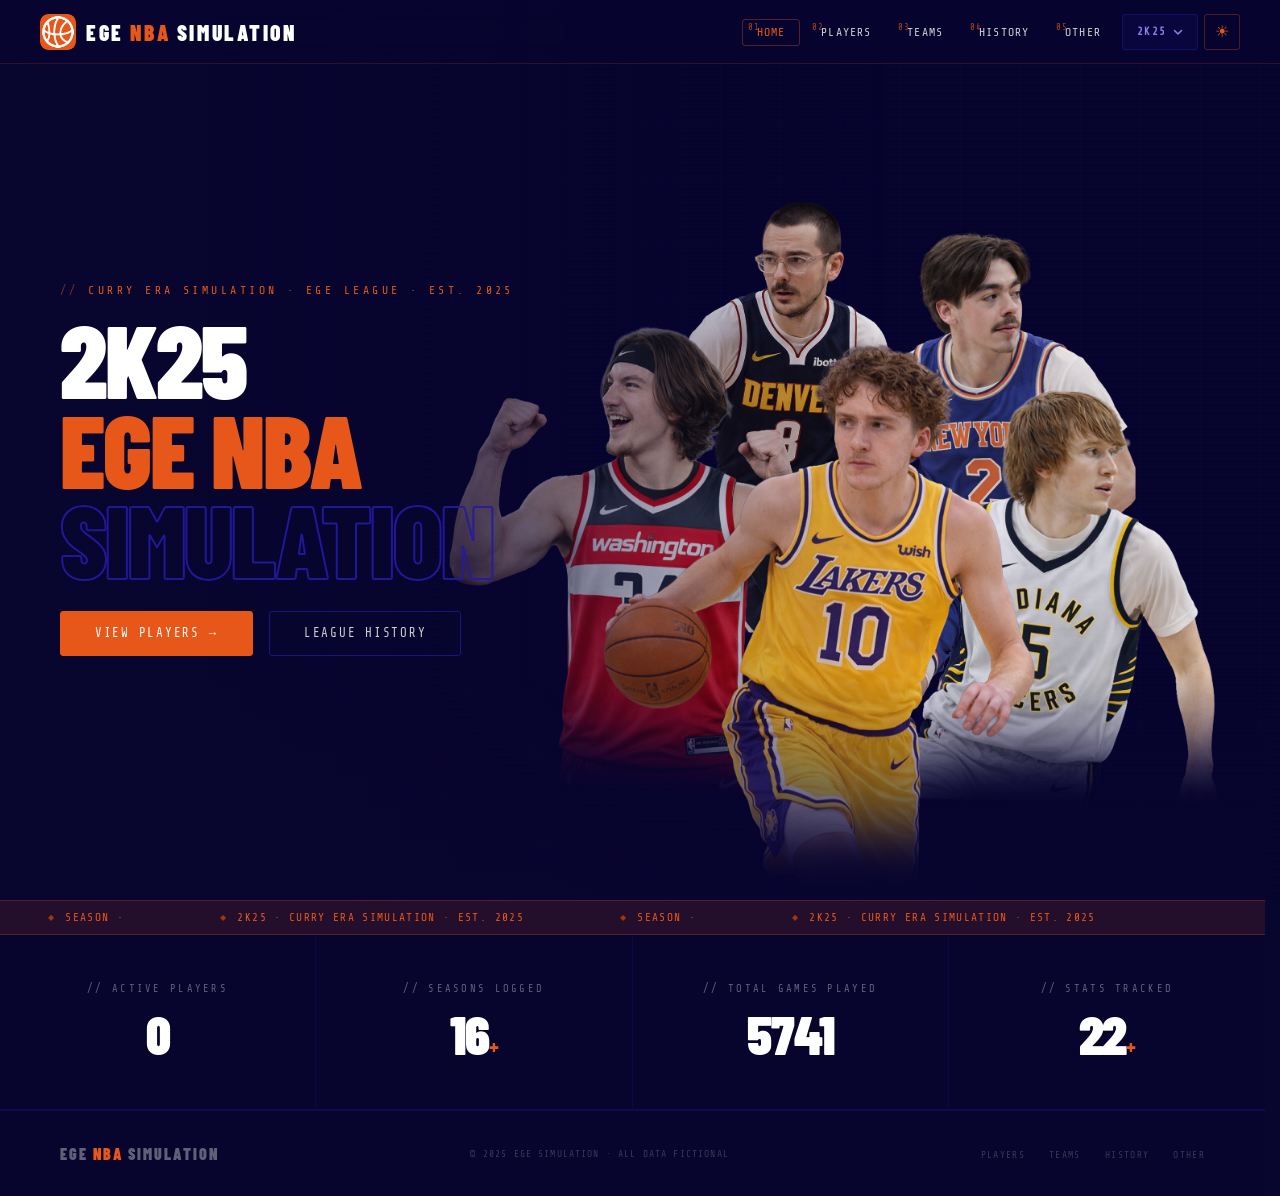
==== commit 9082d1ab: "Add files via upload" ====
--- a/index.html
+++ b/index.html
@@ -494,7 +494,7 @@
       <li><a href="players.html" data-num="02">Players</a></li>
       <li><a href="teams.html" data-num="03">Teams</a></li>
       <li><a href="history.html" data-num="04">History</a></li>
-      <li><a href="draft.html" data-num="05">Other</a></li>
+      <li><a href="other.html" data-num="05">Other</a></li>
       <li><button id="mode-toggle" title="Toggle light/dark mode">☀</button></li>
     </ul>
   </nav>
@@ -546,6 +546,7 @@
   </div>
 
   <!-- FOOTER -->
+  <script src="shared.js"></script>
   <footer>
     <div class="footer-logo">EGE <span>NBA</span> Simulation</div>
     <p class="footer-copy">© 2025 EGE Simulation · All data fictional</p>
@@ -553,7 +554,7 @@
       <li><a href="players.html">Players</a></li>
       <li><a href="teams.html">Teams</a></li>
       <li><a href="history.html">History</a></li>
-      <li><a href="draft.html">Other</a></li>
+      <li><a href="other.html">Other</a></li>
     </ul>
   </footer>
 
@@ -720,12 +721,10 @@
       })();
     }
 
-    // Load in order: stats → player-stats → shared → then run init
+    // Load data files, then run init (shared.js already loaded statically above)
     loadScript(sim.statsFile, function() {
       loadScript(sim.playerStatsFile, function() {
-        loadScript('shared.js', function() {
-          initPage();
-        });
+        initPage();
       });
     });
   })();
--- a/shared.css
+++ b/shared.css
@@ -67,7 +67,12 @@
 
 /* ── BASE RESETS ── */
 *, *::before, *::after { box-sizing: border-box; margin: 0; padding: 0; }
-html { scroll-behavior: smooth; }
+html {
+  scroll-behavior: smooth;
+  /* Always reserve scrollbar gutter space — prevents layout shift when
+     navigating between pages that do/don't need a scrollbar */
+  scrollbar-gutter: stable;
+}
 
 body {
   background: var(--bg);
@@ -121,16 +126,19 @@
 nav {
   position: fixed;
   top: 0; left: 0; right: 0;
-  z-index: 100;
+  z-index: 9999;
   display: flex;
   align-items: center;
   justify-content: space-between;
   padding: 0 40px;
   height: 64px;
+  min-height: 64px;
+  max-height: 64px;
   background: var(--bg-nav);
   backdrop-filter: blur(14px);
   border-bottom: 1px solid rgba(231, 87, 25, 0.18);
   transition: background 0.35s;
+  overflow: visible;
 }
 
 .nav-logo {
@@ -338,8 +346,11 @@
   nav {
     padding: 0 18px;
     height: 56px;
+    min-height: 56px;
+    max-height: 56px;
     flex-wrap: nowrap;
-    position: relative;
+    position: fixed;
+    z-index: 9999;
   }
   .nav-logo {
     font-size: 1rem;
@@ -386,13 +397,13 @@
   /* Mobile dropdown menu */
   #nav-mobile-menu {
     display: none;
-    position: absolute;
+    position: fixed;
     top: 56px;
     left: 0; right: 0;
     background: var(--bg-nav);
     backdrop-filter: blur(14px);
     border-bottom: 1px solid rgba(231,87,25,.18);
-    z-index: 200;
+    z-index: 9998;
     flex-direction: column;
     padding: 8px 0 12px;
   }
@@ -606,3 +617,21 @@
     cursor: default;
   }
 }
+
+/* ══════════════════════════════════════════
+   NAV LAYOUT STABILITY
+   ══════════════════════════════════════════ */
+
+/* nav-links must never wrap — prevents height growth when items are injected */
+.nav-links {
+  flex-wrap: nowrap;
+  overflow: visible;
+  flex-shrink: 0;
+  align-items: center;
+}
+
+/* Sim toggle — fixed size, never grows */
+#sim-toggle {
+  flex-shrink: 0;
+  white-space: nowrap;
+}
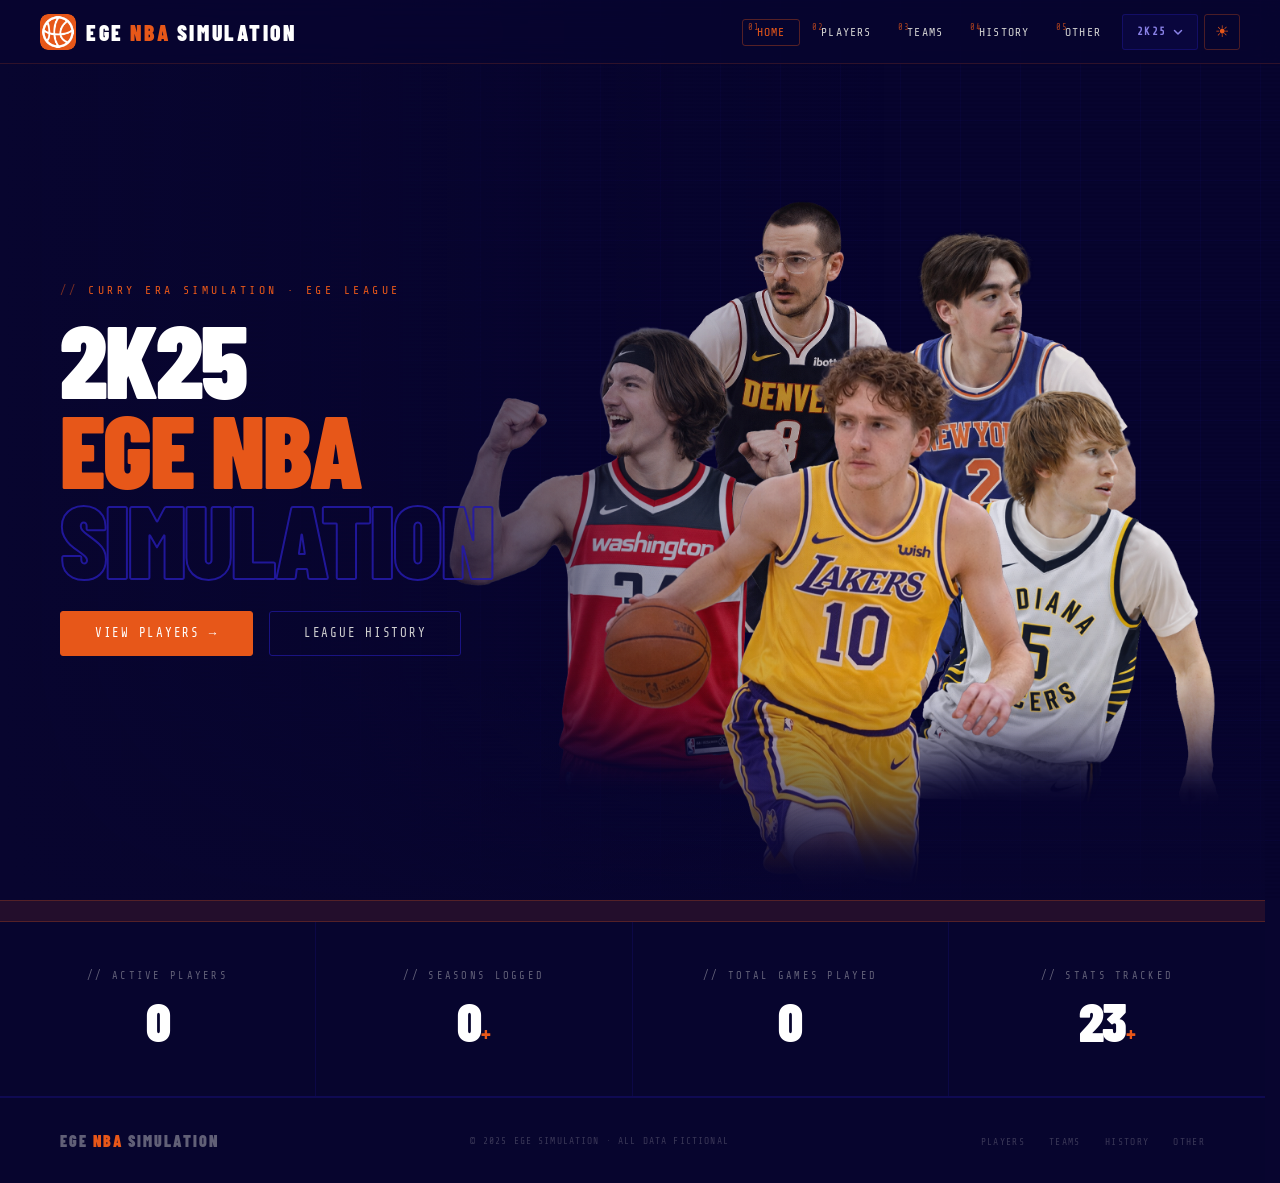
==== commit f656cae1: "Add files via upload" ====
--- a/index.html
+++ b/index.html
@@ -140,7 +140,7 @@
       background: var(--dark-orange);
       border-color: var(--dark-orange);
       transform: translateY(-2px);
-      box-shadow: 0 8px 30px rgba(231,87,25,.35);
+      box-shadow: 0 8px 30px rgba(var(--accent-rgb),.35);
     }
     .btn-secondary {
       background: transparent;
@@ -162,7 +162,7 @@
       display: flex;
       align-items: stretch;
       margin-top: 44px;
-      border: 1px solid rgba(231,87,25,.3);
+      border: 1px solid rgba(var(--accent-rgb),.3);
       border-radius: 4px;
       overflow: hidden;
       animation: fadeUp .8s .6s ease both;
@@ -220,7 +220,7 @@
     }
     .stat-banner-sep {
       font-size: .5rem;
-      color: rgba(231,87,25,.35);
+      color: rgba(var(--accent-rgb),.35);
       flex-shrink: 0;
     }
     .stat-banner-player {
@@ -256,18 +256,18 @@
       gap: 6px;
       padding: 0 18px;
       flex-shrink: 0;
-      border-left: 1px solid rgba(231,87,25,.15);
+      border-left: 1px solid rgba(var(--accent-rgb),.15);
     }
     .stat-dot {
       width: 5px; height: 5px;
       border-radius: 50%;
-      background: rgba(231,87,25,.2);
+      background: rgba(var(--accent-rgb),.2);
       transition: background .3s, transform .3s;
       cursor: pointer;
       border: none;
       padding: 0;
     }
-    .stat-dot:hover { background: rgba(231,87,25,.5); }
+    .stat-dot:hover { background: rgba(var(--accent-rgb),.5); }
     .stat-dot.active {
       background: var(--orange);
       transform: scale(1.5);
@@ -279,14 +279,14 @@
       z-index: 2;
       width: 100%;
       overflow: hidden;
-      background: rgba(231,87,25,.12);
-      border-top: 1px solid rgba(231,87,25,.25);
-      border-bottom: 1px solid rgba(231,87,25,.25);
+      background: rgba(var(--accent-rgb),.12);
+      border-top: 1px solid rgba(var(--accent-rgb),.25);
+      border-bottom: 1px solid rgba(var(--accent-rgb),.25);
       padding: 10px 0;
     }
     .ticker {
       display: flex;
-      animation: ticker-scroll 28s linear infinite;
+      animation: ticker-scroll 55s linear infinite;
       white-space: nowrap;
       width: max-content;
     }
@@ -335,7 +335,7 @@
       transform: scaleX(0);
       transition: transform .4s ease;
     }
-    .stat-cell:hover { background: rgba(231,87,25,.05); }
+    .stat-cell:hover { background: rgba(var(--accent-rgb),.05); }
     .stat-cell:hover::before { transform: scaleX(1); }
     .stat-label {
       font-family: var(--font-mono);
@@ -446,12 +446,12 @@
     }
     html.light .stat-banner {
       background: rgba(240,237,232,.88);
-      border-color: rgba(231,87,25,.35);
+      border-color: rgba(var(--accent-rgb),.35);
     }
     html.light .ticker-wrap {
-      background: rgba(231,87,25,.08);
-      border-top-color: rgba(231,87,25,.2);
-      border-bottom-color: rgba(231,87,25,.2);
+      background: rgba(var(--accent-rgb),.08);
+      border-top-color: rgba(var(--accent-rgb),.2);
+      border-bottom-color: rgba(var(--accent-rgb),.2);
     }
     html.light .hero-content .btn-secondary {
       color: var(--text);
@@ -508,7 +508,7 @@
 
     <!-- Title overlay at the bottom -->
     <div class="hero-content">
-      <p class="hero-eyebrow" id="hero-eyebrow">Curry Era Simulation · EGE League · Est. 2025</p>
+      <p class="hero-eyebrow" id="hero-eyebrow">Curry Era Simulation · EGE League</p>
       <h1 class="hero-title">
         <span id="hero-sim-label">2K25</span><br>
         <span class="line-orange">EGE <span>NBA</span></span><br>
@@ -636,20 +636,52 @@
             {key:'fgp', label:'FG% Leader'},
           ];
           var items = [];
-          statDefs.forEach(function(def) {
-            var bestP = null, bestV = -Infinity;
-            activeKeys.forEach(function(p) {
-              var s = latestStats[p];
-              if (!s) return;
-              var v = parseFloat(String(s[def.key]||'').replace('%',''));
-              if (!isNaN(v) && v > bestV) { bestV = v; bestP = p; }
+          var allKeys = Object.keys(PLAYER_STATS);
+          var allRetired = allKeys.every(function(p) { return PLAYER_STATS[p].retired; });
+
+          if (allRetired) {
+            // Career averages — weighted by games played across all pro seasons
+            function careerAvg(p, key) {
+              var rows = (PLAYER_STATS[p].regular||[]).filter(isProRow);
+              var totalGP = 0, weightedSum = 0;
+              rows.forEach(function(r) {
+                var v = parseFloat(String(r[key]||'').replace('%',''));
+                if (!isNaN(v) && r.gp > 0) {
+                  weightedSum += v * r.gp;
+                  totalGP += r.gp;
+                }
+              });
+              return totalGP > 0 ? weightedSum / totalGP : null;
+            }
+
+            statDefs.forEach(function(def) {
+              var bestP = null, bestV = -Infinity;
+              allKeys.forEach(function(p) {
+                var avg = careerAvg(p, def.key);
+                if (avg !== null && avg > bestV) { bestV = avg; bestP = p; }
+              });
+              if (bestP) {
+                var display = fmt(bestV, def.key);
+                if (display) items.push('Career ' + def.label + ' · ' + (PLAYER_NAMES[bestP]||bestP) + ' · ' + display);
+              }
             });
-            if (bestP) {
-              var display = fmt(latestStats[bestP][def.key], def.key);
-              if (display) items.push(def.label + ' · ' + (PLAYER_NAMES[bestP]||bestP) + ' · ' + display);
-            }
-          });
-          items.push('Season · ' + latestSeason.replace('-', '–'));
+            items.push('All Players Retired · ' + sim.label);
+          } else {
+            statDefs.forEach(function(def) {
+              var bestP = null, bestV = -Infinity;
+              activeKeys.forEach(function(p) {
+                var s = latestStats[p];
+                if (!s) return;
+                var v = parseFloat(String(s[def.key]||'').replace('%',''));
+                if (!isNaN(v) && v > bestV) { bestV = v; bestP = p; }
+              });
+              if (bestP) {
+                var display = fmt(latestStats[bestP][def.key], def.key);
+                if (display) items.push(def.label + ' · ' + (PLAYER_NAMES[bestP]||bestP) + ' · ' + display);
+              }
+            });
+            items.push('Season · ' + latestSeason.replace('-', '–'));
+          }
           items.push(sim.label + ' · ' + sim.subtitle);
           ticker.innerHTML = items.concat(items).map(function(txt) {
             return '<span class="ticker-item">' + txt + '</span>';
--- a/shared.css
+++ b/shared.css
@@ -5,11 +5,11 @@
 
 /* ── TEXT SELECTION ── */
 ::selection {
-  background: rgba(231, 87, 25, 0.45);
+  background: rgba(var(--accent-rgb), 0.45);
   color: #ffffff;
 }
 ::-moz-selection {
-  background: rgba(231, 87, 25, 0.45);
+  background: rgba(var(--accent-rgb), 0.45);
   color: #ffffff;
 }
 
@@ -35,6 +35,7 @@
   /* always same */
   --orange:      #e75719;
   --dark-orange: #9c380c;
+  --accent-rgb:  231,87,25;
   --blue:        #231aa5;
   --navy:        #08052f;
   --gray:        #d0d0d0;
@@ -65,6 +66,28 @@
   --mode-icon:   '☾';
 }
 
+/* ── SIM THEME VARIABLES ──────────────────────────────────────────
+   To add a new sim theme, just add a [data-sim="sim-XX"] block here
+   and override --orange, --dark-orange, and --accent-rgb.
+   Every hardcoded rgba(var(--accent-rgb), X) across the site will
+   automatically pick up the new color. No other files need changing.
+────────────────────────────────────────────────────────────────── */
+
+/* ── SIM-26 THEME (Bron Era — blue accent) ── */
+[data-sim="sim-26"] {
+  --orange:      #1a6fd4;
+  --dark-orange: #0f4a8f;
+  --accent-rgb:  26,111,212;
+}
+[data-sim="sim-26"] ::selection {
+  background: rgba(var(--accent-rgb), 0.45);
+  color: #ffffff;
+}
+[data-sim="sim-26"] ::-moz-selection {
+  background: rgba(var(--accent-rgb), 0.45);
+  color: #ffffff;
+}
+
 /* ── BASE RESETS ── */
 *, *::before, *::after { box-sizing: border-box; margin: 0; padding: 0; }
 html {
@@ -136,7 +159,7 @@
   max-height: 64px;
   background: var(--bg-nav);
   backdrop-filter: blur(14px);
-  border-bottom: 1px solid rgba(231, 87, 25, 0.18);
+  border-bottom: 1px solid rgba(var(--accent-rgb), 0.18);
   transition: background 0.35s;
   overflow: visible;
 }
@@ -191,12 +214,12 @@
 }
 .nav-links a:hover {
   color: var(--heading);
-  border-color: rgba(231, 87, 25, 0.4);
-  background: rgba(231, 87, 25, 0.07);
+  border-color: rgba(var(--accent-rgb), 0.4);
+  background: rgba(var(--accent-rgb), 0.07);
 }
 .nav-links a.active {
   color: var(--orange);
-  border-color: rgba(231, 87, 25, 0.35);
+  border-color: rgba(var(--accent-rgb), 0.35);
 }
 
 /* ── MODE TOGGLE BUTTON ── */
@@ -206,7 +229,7 @@
   justify-content: center;
   width: 36px; height: 36px;
   background: transparent;
-  border: 1px solid rgba(231, 87, 25, 0.3);
+  border: 1px solid rgba(var(--accent-rgb), 0.3);
   border-radius: 3px;
   cursor: pointer;
   font-size: 1rem;
@@ -216,7 +239,7 @@
   flex-shrink: 0;
 }
 #mode-toggle:hover {
-  background: rgba(231, 87, 25, 0.1);
+  background: rgba(var(--accent-rgb), 0.1);
   border-color: var(--orange);
   transform: scale(1.1);
 }
@@ -376,7 +399,7 @@
     width: 36px;
     height: 36px;
     background: transparent;
-    border: 1px solid rgba(231,87,25,.3);
+    border: 1px solid rgba(var(--accent-rgb),.3);
     border-radius: 3px;
     cursor: pointer;
     padding: 8px;
@@ -402,7 +425,7 @@
     left: 0; right: 0;
     background: var(--bg-nav);
     backdrop-filter: blur(14px);
-    border-bottom: 1px solid rgba(231,87,25,.18);
+    border-bottom: 1px solid rgba(var(--accent-rgb),.18);
     z-index: 9998;
     flex-direction: column;
     padding: 8px 0 12px;
@@ -423,11 +446,11 @@
   #nav-mobile-menu a.active {
     color: var(--orange);
     border-left-color: var(--orange);
-    background: rgba(231,87,25,.05);
+    background: rgba(var(--accent-rgb),.05);
   }
   #nav-mobile-menu .nav-menu-divider {
     height: 1px;
-    background: rgba(231,87,25,.1);
+    background: rgba(var(--accent-rgb),.1);
     margin: 6px 24px;
   }
 
@@ -451,7 +474,7 @@
   #nav-menu-mode-toggle:hover {
     color: var(--orange);
     border-left-color: var(--orange);
-    background: rgba(231,87,25,.05);
+    background: rgba(var(--accent-rgb),.05);
   }
 
   /* Show mobile dropdown when open */
@@ -608,7 +631,7 @@
   .nav-menu-sim-btn:hover {
     color: var(--orange);
     border-left-color: var(--orange);
-    background: rgba(231,87,25,.05);
+    background: rgba(var(--accent-rgb),.05);
   }
   .nav-menu-sim-btn.active {
     color: #8a82e8;
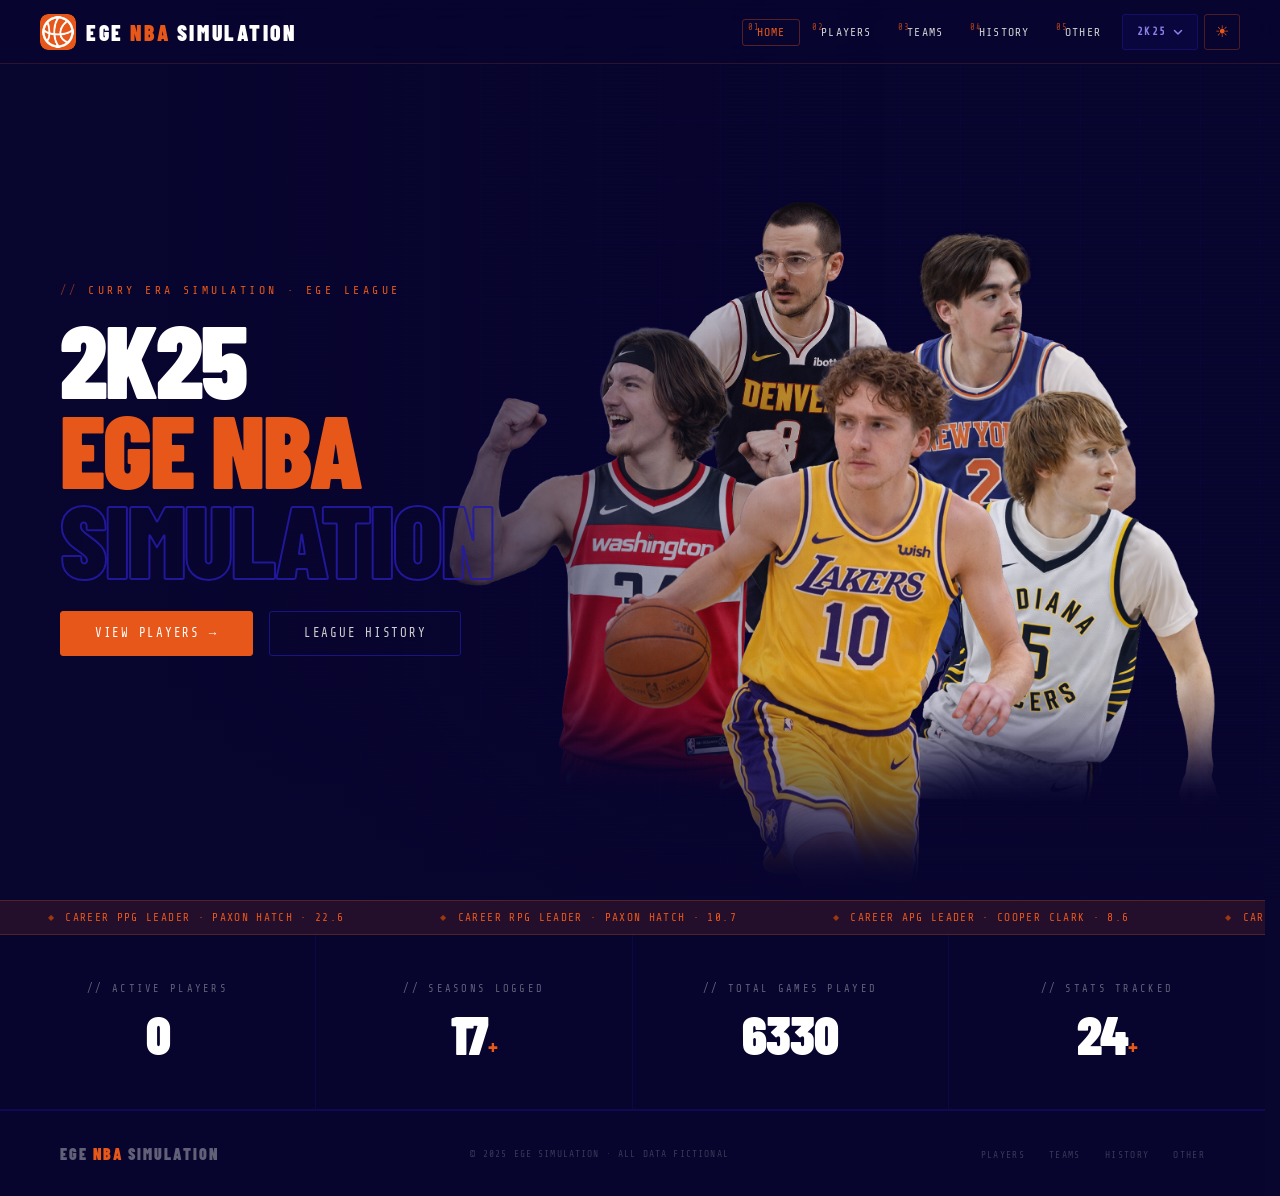
==== commit 679d7e63: "Add files via upload" ====
--- a/index.html
+++ b/index.html
@@ -495,6 +495,7 @@
       <li><a href="teams.html" data-num="03">Teams</a></li>
       <li><a href="history.html" data-num="04">History</a></li>
       <li><a href="other.html" data-num="05">Other</a></li>
+      <li id="sim-toggle-li"></li>
       <li><button id="mode-toggle" title="Toggle light/dark mode">☀</button></li>
     </ul>
   </nav>
@@ -503,7 +504,7 @@
   <section class="hero">
     <!-- Full-bleed player photo -->
     <div class="hero-image-wrap">
-      <img src="HomePageDisplay.png" alt="EGE NBA Simulation Players">
+      <img src="photos/HomePageDisplay.png" alt="EGE NBA Simulation Players">
     </div>
 
     <!-- Title overlay at the bottom -->
--- a/shared.css
+++ b/shared.css
@@ -658,3 +658,14 @@
   flex-shrink: 0;
   white-space: nowrap;
 }
+
+/* ── SIM TOGGLE PLACEHOLDER — reserves nav space before JS populates the button ── */
+/* Prevents nav layout shift (flash) on page load and navigation.                   */
+#sim-toggle-li {
+  display: inline-flex;
+  align-items: center;
+  /* Min-width matches the rendered button width so the nav never reflows */
+  min-width: 72px;
+  height: 36px;
+  flex-shrink: 0;
+}
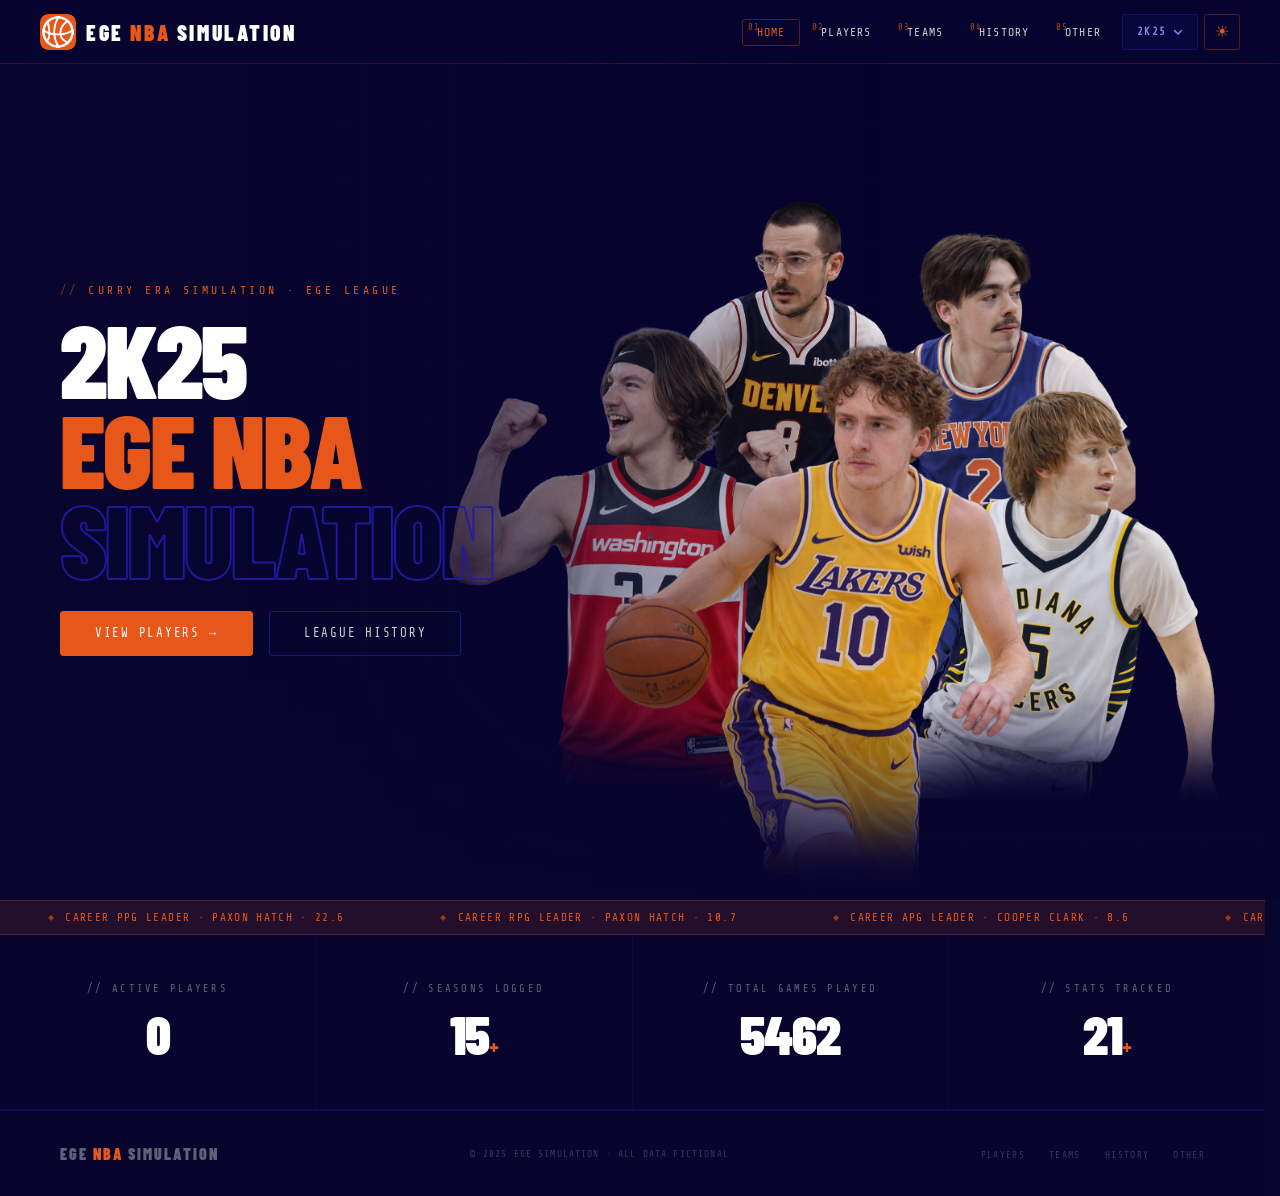
==== commit d280ee68: "Reorganize: extract inline CSS/JS out of page HTML files Each page (index, players, teams, history, " ====
--- a/index.html
+++ b/index.html
@@ -5,477 +5,10 @@
   <link rel="icon" type="image/png" href="EGE_Logo.png" />
   <meta name="viewport" content="width=device-width, initial-scale=1.0" />
   <title>EGE NBA Simulation</title>
-  <script>document.addEventListener("DOMContentLoaded",function(){if(window.EGE_SIM&&window.EGE_SIM.id!=="sim-original"){document.title=document.title.replace("EGE NBA Simulation","EGE "+window.EGE_SIM.label+" Simulation");}});</script>
   <link href="https://fonts.googleapis.com/css2?family=Share+Tech+Mono&family=Barlow+Condensed:wght@300;400;600;700;900&family=Rajdhani:wght@300;400;600;700&display=swap" rel="stylesheet" />
   <link rel="stylesheet" href="shared.css" />
   <script src="sim-config.js"></script>
-  <style>
-    /* ── HERO ── */
-    .hero {
-      position: relative;
-      z-index: 1;
-      min-height: 100vh;
-      display: flex;
-      flex-direction: column;
-      align-items: stretch;
-      overflow: hidden;
-      padding: 0;
-    }
-    /* Image anchored right, title left — two-column hero */
-    .hero-image-wrap {
-      position: absolute;
-      inset: 0;
-      display: flex;
-      align-items: flex-end;
-      justify-content: flex-end;
-      padding-right: 2%;
-      pointer-events: none;
-    }
-    .hero-image-wrap img {
-      height: 92vh;
-      width: auto;
-      max-width: 65%;
-      object-fit: contain;
-      object-position: bottom center;
-      display: block;
-      opacity: .95;
-      animation: heroImageIn 1.1s cubic-bezier(.22,1,.36,1) .2s both;
-    }
-    /* Left-side fade so image doesn't bleed over title */
-    .hero-image-wrap::before {
-      content: '';
-      position: absolute;
-      inset: 0;
-      background: linear-gradient(
-        to right,
-        rgba(8,5,47,1)   0%,
-        rgba(8,5,47,.85) 28%,
-        rgba(8,5,47,.3)  50%,
-        transparent      70%
-      );
-      z-index: 1;
-    }
-    /* Bottom fade */
-    .hero-image-wrap::after {
-      content: '';
-      position: absolute;
-      bottom: 0; left: 0; right: 0;
-      height: 25%;
-      background: linear-gradient(to bottom, transparent 0%, rgba(8,5,47,.9) 100%);
-    }
-    /* Title pinned to middle-left */
-    .hero-content {
-      position: relative;
-      z-index: 2;
-      display: flex;
-      flex-direction: column;
-      justify-content: center;
-      padding: 120px 0 80px 60px;
-      max-width: 520px;
-      min-height: 100vh;
-      animation: fadeUp .7s .1s ease both;
-    }
-    .hero-eyebrow {
-      font-family: var(--font-mono);
-      font-size: .72rem;
-      letter-spacing: .3em;
-      color: var(--orange);
-      text-transform: uppercase;
-      margin-bottom: 16px;
-    }
-    .hero-eyebrow::before { content: '// '; opacity: .5; }
-    .hero-title {
-      font-family: var(--font-display);
-      font-weight: 900;
-      font-size: clamp(3.5rem, 8vw, 8rem);
-      line-height: .88;
-      text-transform: uppercase;
-      letter-spacing: -.02em;
-      color: var(--heading);
-      margin-bottom: 28px;
-      transition: color 0.35s;
-    }
-    .hero-title .line-orange { color: var(--orange); }
-    .hero-title #hero-sim-label { color: var(--heading); transition: color 0.35s; }
-    .hero-title .line-blue {
-      -webkit-text-stroke: 2px rgba(35,26,165,.9);
-      color: transparent;
-    }
-    .hero-cta-row {
-      display: flex;
-      gap: 16px;
-      animation: fadeUp .8s .3s ease both;
-    }
-    /* Remove old centred glows — not needed */
-    .hero-bg-glow, .hero-bg-glow-blue, .hero-sub { display: none; }
-    .btn {
-      font-family: var(--font-mono);
-      font-size: .78rem;
-      letter-spacing: .14em;
-      text-transform: uppercase;
-      text-decoration: none;
-      padding: 14px 34px;
-      border-radius: 3px;
-      border: 1px solid;
-      transition: all .2s;
-      position: relative;
-      overflow: hidden;
-    }
-    .btn::after {
-      content: '';
-      position: absolute;
-      inset: 0;
-      background: rgba(255,255,255,.06);
-      transform: scaleX(0);
-      transform-origin: left;
-      transition: transform .3s ease;
-    }
-    .btn:hover::after { transform: scaleX(1); }
-    .btn-primary {
-      background: var(--orange);
-      border-color: var(--orange);
-      color: var(--white);
-    }
-    .btn-primary:hover {
-      background: var(--dark-orange);
-      border-color: var(--dark-orange);
-      transform: translateY(-2px);
-      box-shadow: 0 8px 30px rgba(var(--accent-rgb),.35);
-    }
-    .btn-secondary {
-      background: transparent;
-      border-color: rgba(35,26,165,.7);
-      color: var(--text);
-    }
-    .btn-secondary:hover {
-      border-color: var(--blue);
-      color: var(--heading);
-      transform: translateY(-2px);
-    }
-
-    /* ── ROTATING STAT BANNER ── */
-    .stat-banner {
-      position: relative;
-      z-index: 2;
-      width: 100%;
-      max-width: 860px;
-      display: flex;
-      align-items: stretch;
-      margin-top: 44px;
-      border: 1px solid rgba(var(--accent-rgb),.3);
-      border-radius: 4px;
-      overflow: hidden;
-      animation: fadeUp .8s .6s ease both;
-      background: rgba(8,5,47,.7);
-      backdrop-filter: blur(8px);
-    }
-    .stat-banner-label {
-      font-family: var(--font-mono);
-      font-size: .6rem;
-      letter-spacing: .22em;
-      text-transform: uppercase;
-      color: var(--white);
-      background: var(--orange);
-      padding: 0 20px;
-      white-space: nowrap;
-      flex-shrink: 0;
-      display: flex;
-      align-items: center;
-    }
-    .stat-banner-track {
-      flex: 1;
-      overflow: hidden;
-      position: relative;
-      height: 54px;
-    }
-    .stat-banner-slide {
-      position: absolute;
-      inset: 0;
-      display: flex;
-      align-items: center;
-      justify-content: center;
-      gap: 20px;
-      opacity: 0;
-      transform: translateY(14px);
-      transition: opacity .45s ease, transform .45s ease;
-      pointer-events: none;
-      padding: 0 16px;
-    }
-    .stat-banner-slide.active {
-      opacity: 1;
-      transform: translateY(0);
-      pointer-events: auto;
-    }
-    .stat-banner-slide.exit {
-      opacity: 0;
-      transform: translateY(-14px);
-    }
-    .stat-banner-category {
-      font-family: var(--font-mono);
-      font-size: .6rem;
-      letter-spacing: .2em;
-      text-transform: uppercase;
-      color: var(--text-muted);
-      white-space: nowrap;
-    }
-    .stat-banner-sep {
-      font-size: .5rem;
-      color: rgba(var(--accent-rgb),.35);
-      flex-shrink: 0;
-    }
-    .stat-banner-player {
-      font-family: var(--font-display);
-      font-weight: 700;
-      font-size: 1.05rem;
-      letter-spacing: .06em;
-      text-transform: uppercase;
-      color: var(--heading);
-      transition: color 0.35s;
-      white-space: nowrap;
-    }
-    .stat-banner-stat {
-      font-family: var(--font-display);
-      font-weight: 900;
-      font-size: 1.4rem;
-      color: var(--orange);
-      letter-spacing: -.01em;
-      line-height: 1;
-      white-space: nowrap;
-    }
-    .stat-banner-unit {
-      font-family: var(--font-mono);
-      font-size: .6rem;
-      color: var(--text-muted);
-      letter-spacing: .1em;
-      text-transform: uppercase;
-      margin-left: 3px;
-    }
-    .stat-banner-dots {
-      display: flex;
-      align-items: center;
-      gap: 6px;
-      padding: 0 18px;
-      flex-shrink: 0;
-      border-left: 1px solid rgba(var(--accent-rgb),.15);
-    }
-    .stat-dot {
-      width: 5px; height: 5px;
-      border-radius: 50%;
-      background: rgba(var(--accent-rgb),.2);
-      transition: background .3s, transform .3s;
-      cursor: pointer;
-      border: none;
-      padding: 0;
-    }
-    .stat-dot:hover { background: rgba(var(--accent-rgb),.5); }
-    .stat-dot.active {
-      background: var(--orange);
-      transform: scale(1.5);
-    }
-
-    /* ── TICKER ── */
-    .ticker-wrap {
-      position: relative;
-      z-index: 2;
-      width: 100%;
-      overflow: hidden;
-      background: rgba(var(--accent-rgb),.12);
-      border-top: 1px solid rgba(var(--accent-rgb),.25);
-      border-bottom: 1px solid rgba(var(--accent-rgb),.25);
-      padding: 10px 0;
-    }
-    .ticker {
-      display: flex;
-      animation: ticker-scroll 55s linear infinite;
-      white-space: nowrap;
-      width: max-content;
-    }
-    .ticker-item {
-      font-family: var(--font-mono);
-      font-size: .7rem;
-      letter-spacing: .12em;
-      color: var(--orange);
-      text-transform: uppercase;
-      padding: 0 48px;
-      display: inline-flex;
-      align-items: center;
-      gap: 10px;
-    }
-    .ticker-item::before { content: '◆'; font-size: .5rem; color: var(--dark-orange); }
-    @keyframes ticker-scroll {
-      from { transform: translateX(0); }
-      to   { transform: translateX(-50%); }
-    }
-
-    /* ── STATS STRIP ── */
-    .stats-strip {
-      position: relative;
-      z-index: 2;
-      display: grid;
-      grid-template-columns: repeat(4, 1fr);
-      border-bottom: 1px solid var(--border);
-      background: var(--bg-strip);
-      transition: background 0.35s;
-    }
-    .stat-cell {
-      padding: 48px 32px;
-      border-right: 1px solid var(--border-soft);
-      text-align: center;
-      position: relative;
-      overflow: hidden;
-      transition: background .3s;
-    }
-    .stat-cell:last-child { border-right: none; }
-    .stat-cell::before {
-      content: '';
-      position: absolute;
-      bottom: 0; left: 0; right: 0;
-      height: 2px;
-      background: var(--orange);
-      transform: scaleX(0);
-      transition: transform .4s ease;
-    }
-    .stat-cell:hover { background: rgba(var(--accent-rgb),.05); }
-    .stat-cell:hover::before { transform: scaleX(1); }
-    .stat-label {
-      font-family: var(--font-mono);
-      font-size: .65rem;
-      letter-spacing: .22em;
-      text-transform: uppercase;
-      color: var(--text-muted);
-      margin-bottom: 12px;
-    }
-    .stat-number {
-      font-family: var(--font-display);
-      font-weight: 900;
-      font-size: 3.4rem;
-      line-height: 1;
-      color: var(--heading);
-      letter-spacing: -.02em;
-      transition: color 0.35s;
-    }
-    .stat-number .unit {
-      font-size: 1.4rem;
-      color: var(--orange);
-      font-weight: 700;
-    }
-
-    /* ══════════════════════════════════════════
-       MOBILE — index.html specific
-       ══════════════════════════════════════════ */
-    @media (max-width: 768px) {
-
-      /* Hero */
-      .hero { min-height: 100svh; }
-      .hero-image-wrap { justify-content: center; align-items: flex-start; padding-right: 0; padding-top: 12vh; }
-      .hero-image-wrap img { max-width: 90%; height: auto; max-height: 70vh; object-fit: contain; }
-      .hero-image-wrap::before {
-        /* Remove the left-to-right gradient entirely on mobile */
-        background: none;
-      }
-      .hero-content { padding: 0 24px 48px; min-height: 100svh; justify-content: flex-end; max-width: 100%; }
-      /* Softer bottom fade on mobile so image shows through */
-      .hero-image-wrap::after {
-        background: linear-gradient(to bottom, transparent 0%, rgba(8,5,47,.7) 100%);
-        height: 30%;
-      }
-      .hero-title { font-size: clamp(2.8rem, 10vw, 5rem); }
-      .hero-cta-row { flex-direction: column; align-items: flex-start; gap: 12px; }
-      .btn { width: 100%; max-width: 280px; text-align: center; padding: 14px 24px; }
-
-      /* Stats strip — 2x2 grid */
-      .stats-strip { grid-template-columns: repeat(2, 1fr); }
-      .stat-cell { padding: 28px 16px; }
-      .stat-number { font-size: 2.4rem; }
-      .stat-number .unit { font-size: 1rem; }
-
-      /* Players section */
-      .players-section { padding: 60px 20px; }
-      .players-grid {
-        grid-template-columns: repeat(2, 1fr);
-        gap: 12px;
-      }
-      /* Give the 5th card full width */
-      .players-grid .player-card:last-child {
-        grid-column: 1 / -1;
-        max-width: 50%;
-        margin: 0 auto;
-      }
-      .player-avatar { width: 48px; height: 48px; font-size: 1.1rem; }
-      .player-name { font-size: .95rem; }
-
-      /* Modules */
-      .modules-section { padding: 52px 20px; }
-      .modules-grid { grid-template-columns: 1fr; gap: 14px; }
-      .module-card { padding: 28px 24px; }
-    }
-
-    @media (max-width: 420px) {
-      .players-grid { grid-template-columns: 1fr; }
-      .players-grid .player-card:last-child {
-        grid-column: auto;
-        max-width: 100%;
-      }
-    }
-
-    @keyframes heroImageIn {
-      from { opacity: 0; transform: translateX(40px) scale(1.03); }
-      to   { opacity: .95; transform: translateX(0) scale(1); }
-    }
-
-    /* ── LIGHT MODE OVERRIDES ── */
-    html.light .hero-image-wrap::before {
-      background: linear-gradient(
-        to right,
-        rgba(240,237,232,.92) 0%,
-        rgba(240,237,232,.75) 28%,
-        rgba(240,237,232,.2)  50%,
-        transparent           70%
-      );
-    }
-    html.light .hero-image-wrap::after {
-      background: linear-gradient(to bottom, transparent 0%, rgba(240,237,232,.85) 100%);
-    }
-    html.light .hero-title {
-      color: var(--heading);
-    }
-    html.light .hero-title .line-orange { color: var(--orange); }
-    html.light .hero-title .line-blue {
-      -webkit-text-stroke: 2px rgba(35,26,165,.9);
-      color: transparent;
-    }
-    html.light .stat-banner {
-      background: rgba(240,237,232,.88);
-      border-color: rgba(var(--accent-rgb),.35);
-    }
-    html.light .ticker-wrap {
-      background: rgba(var(--accent-rgb),.08);
-      border-top-color: rgba(var(--accent-rgb),.2);
-      border-bottom-color: rgba(var(--accent-rgb),.2);
-    }
-    html.light .hero-content .btn-secondary {
-      color: var(--text);
-    }
-    /* Mobile light mode */
-    @media (max-width: 768px) {
-      html.light .hero-image-wrap::before {
-        background: none;
-      }
-      html.light .hero-image-wrap::after {
-        background: linear-gradient(to bottom, transparent 0%, rgba(240,237,232,.8) 100%);
-        height: 30%;
-      }
-    }
-    /* ── STICKY FOOTER ── */
-    body {
-      display: flex;
-      flex-direction: column;
-      min-height: 100vh;
-    }
-    .hero {
-      flex: 1;
-    }
-  </style>
+  <link rel="stylesheet" href="css/index.css" />
 </head>
 <body>
 
@@ -560,207 +93,6 @@
   </footer>
 
   <!-- sim-config.js loaded in <head> — dynamic data loader -->
-  <script>
-  (function() {
-    var sim = window.EGE_SIM || { statsFile:'stats.js', playerStatsFile:'player-stats.js' };
-
-    function loadScript(src, cb) {
-      var s = document.createElement('script'); s.src = src;
-      s.onload = cb || function(){}; document.head.appendChild(s);
-    }
-
-    function initPage() {
-      /* ── UPDATE HERO EYEBROW + TITLE SIM LABEL ── */
-      var eyebrow = document.getElementById('hero-eyebrow');
-      if (eyebrow && sim.heroEyebrow) eyebrow.textContent = sim.heroEyebrow;
-      var simLabel = document.getElementById('hero-sim-label');
-      if (simLabel) simLabel.textContent = sim.label;
-
-      /* ── TICKER + STATS STRIP ── */
-      (function() {
-        if (typeof PLAYER_STATS === 'undefined') return;
-
-        var COLLEGE = ['AU','KU','LOU','FSU','DUKE','UCLA',
-          'Arizona Wildcats','Duke Blue Devils','Florida State Seminoles',
-          'Kansas Jayhawks','Louisville Cardinals'];
-        // Retirement driven by player-stats.js retired: boolean
-        // Player display names
-        var PLAYER_NAMES_DEFAULT = {
-          clark:'Cooper Clark', hatch:'Paxon Hatch', stogsdill:'Sam Stogsdill',
-          stewart:'Jaykeb Stewart', vitel:'Isaac Vitel'
-        };
-        var PLAYER_NAMES = window.EGE_SIM2_PLAYER_NAMES || PLAYER_NAMES_DEFAULT;
-
-        function isProRow(r) {
-          return COLLEGE.indexOf((r.team||'').toUpperCase()) === -1
-              && COLLEGE.indexOf(r.team||'') === -1
-              && !r.dnq && r.gp > 0;
-        }
-
-        // Active = not retired (reads from player-stats.js retired boolean)
-        var activeKeys = Object.keys(PLAYER_STATS).filter(function(p) {
-          return !PLAYER_STATS[p].retired;
-        });
-
-        var latestSeason = '';
-        activeKeys.forEach(function(p) {
-          var rows = (PLAYER_STATS[p].regular||[]).filter(isProRow);
-          if (rows.length) {
-            var s = rows[rows.length-1].season;
-            if (s > latestSeason) latestSeason = s;
-          }
-        });
-
-        var latestStats = {};
-        activeKeys.forEach(function(p) {
-          var rows = (PLAYER_STATS[p].regular||[]).filter(isProRow);
-          latestStats[p] = rows.find(function(r){ return r.season === latestSeason; })
-                        || rows[rows.length-1] || null;
-        });
-
-        function fmt(val, stat) {
-          var v = parseFloat(String(val||'').replace('%',''));
-          if (isNaN(v)) return null;
-          return (stat==='tpp'||stat==='fgp') ? v.toFixed(1)+'%' : v.toFixed(1);
-        }
-
-        // BUILD TICKER
-        var ticker = document.getElementById('index-ticker');
-        if (ticker) {
-          var statDefs = [
-            {key:'ppg', label:'PPG Leader'},
-            {key:'rpg', label:'RPG Leader'},
-            {key:'apg', label:'APG Leader'},
-            {key:'spg', label:'SPG Leader'},
-            {key:'bpg', label:'BPG Leader'},
-            {key:'tpp', label:'3P% Leader'},
-            {key:'fgp', label:'FG% Leader'},
-          ];
-          var items = [];
-          var allKeys = Object.keys(PLAYER_STATS);
-          var allRetired = allKeys.every(function(p) { return PLAYER_STATS[p].retired; });
-
-          if (allRetired) {
-            // Career averages — weighted by games played across all pro seasons
-            function careerAvg(p, key) {
-              var rows = (PLAYER_STATS[p].regular||[]).filter(isProRow);
-              var totalGP = 0, weightedSum = 0;
-              rows.forEach(function(r) {
-                var v = parseFloat(String(r[key]||'').replace('%',''));
-                if (!isNaN(v) && r.gp > 0) {
-                  weightedSum += v * r.gp;
-                  totalGP += r.gp;
-                }
-              });
-              return totalGP > 0 ? weightedSum / totalGP : null;
-            }
-
-            statDefs.forEach(function(def) {
-              var bestP = null, bestV = -Infinity;
-              allKeys.forEach(function(p) {
-                var avg = careerAvg(p, def.key);
-                if (avg !== null && avg > bestV) { bestV = avg; bestP = p; }
-              });
-              if (bestP) {
-                var display = fmt(bestV, def.key);
-                if (display) items.push('Career ' + def.label + ' · ' + (PLAYER_NAMES[bestP]||bestP) + ' · ' + display);
-              }
-            });
-            items.push('All Players Retired · ' + sim.label);
-          } else {
-            statDefs.forEach(function(def) {
-              var bestP = null, bestV = -Infinity;
-              activeKeys.forEach(function(p) {
-                var s = latestStats[p];
-                if (!s) return;
-                var v = parseFloat(String(s[def.key]||'').replace('%',''));
-                if (!isNaN(v) && v > bestV) { bestV = v; bestP = p; }
-              });
-              if (bestP) {
-                var display = fmt(latestStats[bestP][def.key], def.key);
-                if (display) items.push(def.label + ' · ' + (PLAYER_NAMES[bestP]||bestP) + ' · ' + display);
-              }
-            });
-            items.push('Season · ' + latestSeason.replace('-', '–'));
-          }
-          items.push(sim.label + ' · ' + sim.subtitle);
-          ticker.innerHTML = items.concat(items).map(function(txt) {
-            return '<span class="ticker-item">' + txt + '</span>';
-          }).join('');
-        }
-
-        // BUILD STATS STRIP
-        var allKeys = Object.keys(PLAYER_STATS);
-
-        var elP = document.getElementById('strip-players');
-        if (elP) elP.dataset.target = activeKeys.length;
-
-        var allSeasons = new Set();
-        allKeys.forEach(function(p) {
-          (PLAYER_STATS[p].regular||[]).filter(isProRow).forEach(function(r){ allSeasons.add(r.season); });
-        });
-        var elS = document.getElementById('strip-seasons');
-        if (elS) elS.dataset.target = allSeasons.size;
-
-        var total = 0;
-        allKeys.forEach(function(p) {
-          ['regular','playoffs'].forEach(function(mode) {
-            ((PLAYER_STATS[p]||{})[mode]||[]).filter(isProRow).forEach(function(r){ total += (r.gp||0); });
-          });
-        });
-        var elG = document.getElementById('strip-games');
-        if (elG) elG.dataset.target = total;
-      })();
-
-      /* ── ROTATING STAT BANNER (EGE_STATS) ── */
-      (function () {
-        var track  = document.getElementById('stat-track');
-        var dotsEl = document.getElementById('stat-dots');
-        var data   = (typeof EGE_STATS !== 'undefined') ? EGE_STATS.leaders : [];
-        if (!data.length || !track) return;
-        data.forEach(function(item, i) {
-          var slide = document.createElement('div');
-          slide.className = 'stat-banner-slide' + (i === 0 ? ' active' : '');
-          slide.innerHTML =
-            '<span class="stat-banner-category">' + item.label + '</span>' +
-            '<span class="stat-banner-sep">◆</span>' +
-            '<span class="stat-banner-player">' + item.player + '</span>' +
-            '<span class="stat-banner-sep">·</span>' +
-            '<span class="stat-banner-stat">' + item.value +
-              '<span class="stat-banner-unit">' + item.unit + '</span>' +
-            '</span>';
-          track.appendChild(slide);
-          var dot = document.createElement('button');
-          dot.className = 'stat-dot' + (i === 0 ? ' active' : '');
-          dot.setAttribute('aria-label', 'Go to slide ' + (i + 1));
-          dot.addEventListener('click', function() { goTo(i); });
-          dotsEl.appendChild(dot);
-        });
-        var slides = track.querySelectorAll('.stat-banner-slide');
-        var dots   = dotsEl.querySelectorAll('.stat-dot');
-        var current = 0, timer;
-        function goTo(next) {
-          if (next === current) return;
-          slides[current].classList.add('exit');
-          dots[current].classList.remove('active');
-          var prev = current; current = next;
-          slides[current].classList.add('active');
-          dots[current].classList.add('active');
-          setTimeout(function() { slides[prev].classList.remove('active','exit'); }, 500);
-          clearInterval(timer); timer = setInterval(advance, 3800);
-        }
-        function advance() { goTo((current + 1) % data.length); }
-        timer = setInterval(advance, 3800);
-      })();
-    }
-
-    // Load data files, then run init (shared.js already loaded statically above)
-    loadScript(sim.statsFile, function() {
-      loadScript(sim.playerStatsFile, function() {
-        initPage();
-      });
-    });
-  })();
-  </script>
+  <script src="js/index.js"></script>
 </body>
 </html>
--- a/css/index.css
+++ b/css/index.css
@@ -0,0 +1,465 @@
+    /* ── HERO ── */
+    .hero {
+      position: relative;
+      z-index: 1;
+      min-height: 100vh;
+      display: flex;
+      flex-direction: column;
+      align-items: stretch;
+      overflow: hidden;
+      padding: 0;
+    }
+    /* Image anchored right, title left — two-column hero */
+    .hero-image-wrap {
+      position: absolute;
+      inset: 0;
+      display: flex;
+      align-items: flex-end;
+      justify-content: flex-end;
+      padding-right: 2%;
+      pointer-events: none;
+    }
+    .hero-image-wrap img {
+      height: 92vh;
+      width: auto;
+      max-width: 65%;
+      object-fit: contain;
+      object-position: bottom center;
+      display: block;
+      opacity: .95;
+      animation: heroImageIn 1.1s cubic-bezier(.22,1,.36,1) .2s both;
+    }
+    /* Left-side fade so image doesn't bleed over title */
+    .hero-image-wrap::before {
+      content: '';
+      position: absolute;
+      inset: 0;
+      background: linear-gradient(
+        to right,
+        rgba(8,5,47,1)   0%,
+        rgba(8,5,47,.85) 28%,
+        rgba(8,5,47,.3)  50%,
+        transparent      70%
+      );
+      z-index: 1;
+    }
+    /* Bottom fade */
+    .hero-image-wrap::after {
+      content: '';
+      position: absolute;
+      bottom: 0; left: 0; right: 0;
+      height: 25%;
+      background: linear-gradient(to bottom, transparent 0%, rgba(8,5,47,.9) 100%);
+    }
+    /* Title pinned to middle-left */
+    .hero-content {
+      position: relative;
+      z-index: 2;
+      display: flex;
+      flex-direction: column;
+      justify-content: center;
+      padding: 120px 0 80px 60px;
+      max-width: 520px;
+      min-height: 100vh;
+      animation: fadeUp .7s .1s ease both;
+    }
+    .hero-eyebrow {
+      font-family: var(--font-mono);
+      font-size: .72rem;
+      letter-spacing: .3em;
+      color: var(--orange);
+      text-transform: uppercase;
+      margin-bottom: 16px;
+    }
+    .hero-eyebrow::before { content: '// '; opacity: .5; }
+    .hero-title {
+      font-family: var(--font-display);
+      font-weight: 900;
+      font-size: clamp(3.5rem, 8vw, 8rem);
+      line-height: .88;
+      text-transform: uppercase;
+      letter-spacing: -.02em;
+      color: var(--heading);
+      margin-bottom: 28px;
+      transition: color 0.35s;
+    }
+    .hero-title .line-orange { color: var(--orange); }
+    .hero-title #hero-sim-label { color: var(--heading); transition: color 0.35s; }
+    .hero-title .line-blue {
+      -webkit-text-stroke: 2px rgba(35,26,165,.9);
+      color: transparent;
+    }
+    .hero-cta-row {
+      display: flex;
+      gap: 16px;
+      animation: fadeUp .8s .3s ease both;
+    }
+    /* Remove old centred glows — not needed */
+    .hero-bg-glow, .hero-bg-glow-blue, .hero-sub { display: none; }
+    .btn {
+      font-family: var(--font-mono);
+      font-size: .78rem;
+      letter-spacing: .14em;
+      text-transform: uppercase;
+      text-decoration: none;
+      padding: 14px 34px;
+      border-radius: 3px;
+      border: 1px solid;
+      transition: all .2s;
+      position: relative;
+      overflow: hidden;
+    }
+    .btn::after {
+      content: '';
+      position: absolute;
+      inset: 0;
+      background: rgba(255,255,255,.06);
+      transform: scaleX(0);
+      transform-origin: left;
+      transition: transform .3s ease;
+    }
+    .btn:hover::after { transform: scaleX(1); }
+    .btn-primary {
+      background: var(--orange);
+      border-color: var(--orange);
+      color: var(--white);
+    }
+    .btn-primary:hover {
+      background: var(--dark-orange);
+      border-color: var(--dark-orange);
+      transform: translateY(-2px);
+      box-shadow: 0 8px 30px rgba(var(--accent-rgb),.35);
+    }
+    .btn-secondary {
+      background: transparent;
+      border-color: rgba(35,26,165,.7);
+      color: var(--text);
+    }
+    .btn-secondary:hover {
+      border-color: var(--blue);
+      color: var(--heading);
+      transform: translateY(-2px);
+    }
+
+    /* ── ROTATING STAT BANNER ── */
+    .stat-banner {
+      position: relative;
+      z-index: 2;
+      width: 100%;
+      max-width: 860px;
+      display: flex;
+      align-items: stretch;
+      margin-top: 44px;
+      border: 1px solid rgba(var(--accent-rgb),.3);
+      border-radius: 4px;
+      overflow: hidden;
+      animation: fadeUp .8s .6s ease both;
+      background: rgba(8,5,47,.7);
+      backdrop-filter: blur(8px);
+    }
+    .stat-banner-label {
+      font-family: var(--font-mono);
+      font-size: .6rem;
+      letter-spacing: .22em;
+      text-transform: uppercase;
+      color: var(--white);
+      background: var(--orange);
+      padding: 0 20px;
+      white-space: nowrap;
+      flex-shrink: 0;
+      display: flex;
+      align-items: center;
+    }
+    .stat-banner-track {
+      flex: 1;
+      overflow: hidden;
+      position: relative;
+      height: 54px;
+    }
+    .stat-banner-slide {
+      position: absolute;
+      inset: 0;
+      display: flex;
+      align-items: center;
+      justify-content: center;
+      gap: 20px;
+      opacity: 0;
+      transform: translateY(14px);
+      transition: opacity .45s ease, transform .45s ease;
+      pointer-events: none;
+      padding: 0 16px;
+    }
+    .stat-banner-slide.active {
+      opacity: 1;
+      transform: translateY(0);
+      pointer-events: auto;
+    }
+    .stat-banner-slide.exit {
+      opacity: 0;
+      transform: translateY(-14px);
+    }
+    .stat-banner-category {
+      font-family: var(--font-mono);
+      font-size: .6rem;
+      letter-spacing: .2em;
+      text-transform: uppercase;
+      color: var(--text-muted);
+      white-space: nowrap;
+    }
+    .stat-banner-sep {
+      font-size: .5rem;
+      color: rgba(var(--accent-rgb),.35);
+      flex-shrink: 0;
+    }
+    .stat-banner-player {
+      font-family: var(--font-display);
+      font-weight: 700;
+      font-size: 1.05rem;
+      letter-spacing: .06em;
+      text-transform: uppercase;
+      color: var(--heading);
+      transition: color 0.35s;
+      white-space: nowrap;
+    }
+    .stat-banner-stat {
+      font-family: var(--font-display);
+      font-weight: 900;
+      font-size: 1.4rem;
+      color: var(--orange);
+      letter-spacing: -.01em;
+      line-height: 1;
+      white-space: nowrap;
+    }
+    .stat-banner-unit {
+      font-family: var(--font-mono);
+      font-size: .6rem;
+      color: var(--text-muted);
+      letter-spacing: .1em;
+      text-transform: uppercase;
+      margin-left: 3px;
+    }
+    .stat-banner-dots {
+      display: flex;
+      align-items: center;
+      gap: 6px;
+      padding: 0 18px;
+      flex-shrink: 0;
+      border-left: 1px solid rgba(var(--accent-rgb),.15);
+    }
+    .stat-dot {
+      width: 5px; height: 5px;
+      border-radius: 50%;
+      background: rgba(var(--accent-rgb),.2);
+      transition: background .3s, transform .3s;
+      cursor: pointer;
+      border: none;
+      padding: 0;
+    }
+    .stat-dot:hover { background: rgba(var(--accent-rgb),.5); }
+    .stat-dot.active {
+      background: var(--orange);
+      transform: scale(1.5);
+    }
+
+    /* ── TICKER ── */
+    .ticker-wrap {
+      position: relative;
+      z-index: 2;
+      width: 100%;
+      overflow: hidden;
+      background: rgba(var(--accent-rgb),.12);
+      border-top: 1px solid rgba(var(--accent-rgb),.25);
+      border-bottom: 1px solid rgba(var(--accent-rgb),.25);
+      padding: 10px 0;
+    }
+    .ticker {
+      display: flex;
+      animation: ticker-scroll 55s linear infinite;
+      white-space: nowrap;
+      width: max-content;
+    }
+    .ticker-item {
+      font-family: var(--font-mono);
+      font-size: .7rem;
+      letter-spacing: .12em;
+      color: var(--orange);
+      text-transform: uppercase;
+      padding: 0 48px;
+      display: inline-flex;
+      align-items: center;
+      gap: 10px;
+    }
+    .ticker-item::before { content: '◆'; font-size: .5rem; color: var(--dark-orange); }
+    @keyframes ticker-scroll {
+      from { transform: translateX(0); }
+      to   { transform: translateX(-50%); }
+    }
+
+    /* ── STATS STRIP ── */
+    .stats-strip {
+      position: relative;
+      z-index: 2;
+      display: grid;
+      grid-template-columns: repeat(4, 1fr);
+      border-bottom: 1px solid var(--border);
+      background: var(--bg-strip);
+      transition: background 0.35s;
+    }
+    .stat-cell {
+      padding: 48px 32px;
+      border-right: 1px solid var(--border-soft);
+      text-align: center;
+      position: relative;
+      overflow: hidden;
+      transition: background .3s;
+    }
+    .stat-cell:last-child { border-right: none; }
+    .stat-cell::before {
+      content: '';
+      position: absolute;
+      bottom: 0; left: 0; right: 0;
+      height: 2px;
+      background: var(--orange);
+      transform: scaleX(0);
+      transition: transform .4s ease;
+    }
+    .stat-cell:hover { background: rgba(var(--accent-rgb),.05); }
+    .stat-cell:hover::before { transform: scaleX(1); }
+    .stat-label {
+      font-family: var(--font-mono);
+      font-size: .65rem;
+      letter-spacing: .22em;
+      text-transform: uppercase;
+      color: var(--text-muted);
+      margin-bottom: 12px;
+    }
+    .stat-number {
+      font-family: var(--font-display);
+      font-weight: 900;
+      font-size: 3.4rem;
+      line-height: 1;
+      color: var(--heading);
+      letter-spacing: -.02em;
+      transition: color 0.35s;
+    }
+    .stat-number .unit {
+      font-size: 1.4rem;
+      color: var(--orange);
+      font-weight: 700;
+    }
+
+    /* ══════════════════════════════════════════
+       MOBILE — index.html specific
+       ══════════════════════════════════════════ */
+    @media (max-width: 768px) {
+
+      /* Hero */
+      .hero { min-height: 100svh; }
+      .hero-image-wrap { justify-content: center; align-items: flex-start; padding-right: 0; padding-top: 12vh; }
+      .hero-image-wrap img { max-width: 90%; height: auto; max-height: 70vh; object-fit: contain; }
+      .hero-image-wrap::before {
+        /* Remove the left-to-right gradient entirely on mobile */
+        background: none;
+      }
+      .hero-content { padding: 0 24px 48px; min-height: 100svh; justify-content: flex-end; max-width: 100%; }
+      /* Softer bottom fade on mobile so image shows through */
+      .hero-image-wrap::after {
+        background: linear-gradient(to bottom, transparent 0%, rgba(8,5,47,.7) 100%);
+        height: 30%;
+      }
+      .hero-title { font-size: clamp(2.8rem, 10vw, 5rem); }
+      .hero-cta-row { flex-direction: column; align-items: flex-start; gap: 12px; }
+      .btn { width: 100%; max-width: 280px; text-align: center; padding: 14px 24px; }
+
+      /* Stats strip — 2x2 grid */
+      .stats-strip { grid-template-columns: repeat(2, 1fr); }
+      .stat-cell { padding: 28px 16px; }
+      .stat-number { font-size: 2.4rem; }
+      .stat-number .unit { font-size: 1rem; }
+
+      /* Players section */
+      .players-section { padding: 60px 20px; }
+      .players-grid {
+        grid-template-columns: repeat(2, 1fr);
+        gap: 12px;
+      }
+      /* Give the 5th card full width */
+      .players-grid .player-card:last-child {
+        grid-column: 1 / -1;
+        max-width: 50%;
+        margin: 0 auto;
+      }
+      .player-avatar { width: 48px; height: 48px; font-size: 1.1rem; }
+      .player-name { font-size: .95rem; }
+
+      /* Modules */
+      .modules-section { padding: 52px 20px; }
+      .modules-grid { grid-template-columns: 1fr; gap: 14px; }
+      .module-card { padding: 28px 24px; }
+    }
+
+    @media (max-width: 420px) {
+      .players-grid { grid-template-columns: 1fr; }
+      .players-grid .player-card:last-child {
+        grid-column: auto;
+        max-width: 100%;
+      }
+    }
+
+    @keyframes heroImageIn {
+      from { opacity: 0; transform: translateX(40px) scale(1.03); }
+      to   { opacity: .95; transform: translateX(0) scale(1); }
+    }
+
+    /* ── LIGHT MODE OVERRIDES ── */
+    html.light .hero-image-wrap::before {
+      background: linear-gradient(
+        to right,
+        rgba(240,237,232,.92) 0%,
+        rgba(240,237,232,.75) 28%,
+        rgba(240,237,232,.2)  50%,
+        transparent           70%
+      );
+    }
+    html.light .hero-image-wrap::after {
+      background: linear-gradient(to bottom, transparent 0%, rgba(240,237,232,.85) 100%);
+    }
+    html.light .hero-title {
+      color: var(--heading);
+    }
+    html.light .hero-title .line-orange { color: var(--orange); }
+    html.light .hero-title .line-blue {
+      -webkit-text-stroke: 2px rgba(35,26,165,.9);
+      color: transparent;
+    }
+    html.light .stat-banner {
+      background: rgba(240,237,232,.88);
+      border-color: rgba(var(--accent-rgb),.35);
+    }
+    html.light .ticker-wrap {
+      background: rgba(var(--accent-rgb),.08);
+      border-top-color: rgba(var(--accent-rgb),.2);
+      border-bottom-color: rgba(var(--accent-rgb),.2);
+    }
+    html.light .hero-content .btn-secondary {
+      color: var(--text);
+    }
+    /* Mobile light mode */
+    @media (max-width: 768px) {
+      html.light .hero-image-wrap::before {
+        background: none;
+      }
+      html.light .hero-image-wrap::after {
+        background: linear-gradient(to bottom, transparent 0%, rgba(240,237,232,.8) 100%);
+        height: 30%;
+      }
+    }
+    /* ── STICKY FOOTER ── */
+    body {
+      display: flex;
+      flex-direction: column;
+      min-height: 100vh;
+    }
+    .hero {
+      flex: 1;
+    }
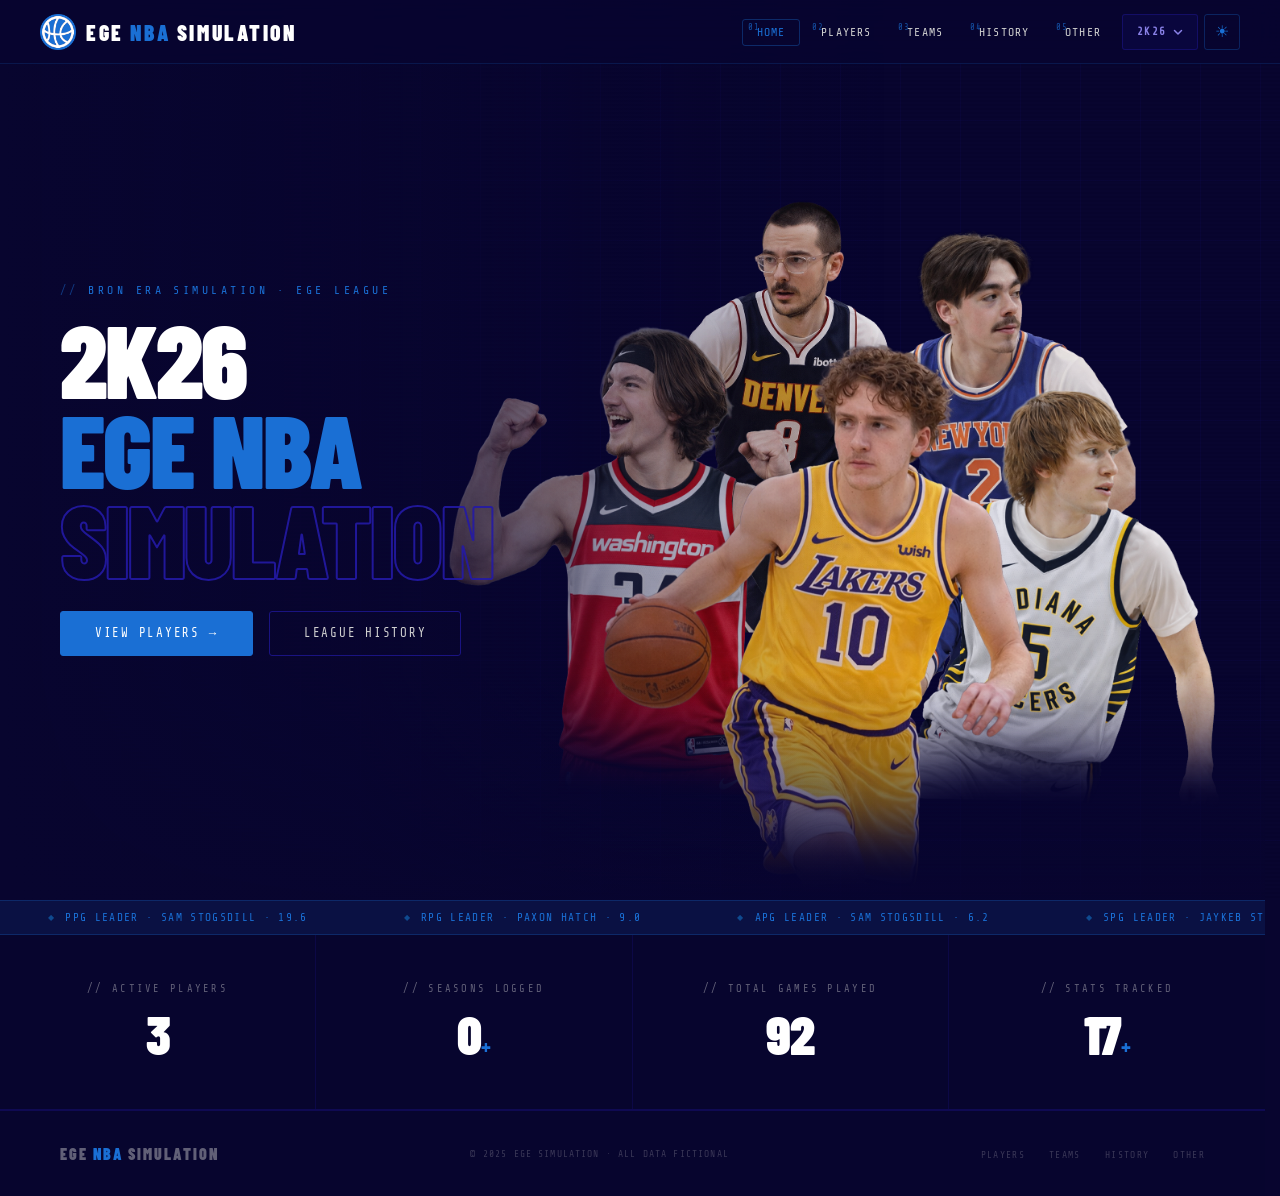
==== commit 030d4302: "Fix theme flash, render-blocking scripts and markup defects site-wide Every fix here comes from a me" ====
--- a/index.html
+++ b/index.html
@@ -4,10 +4,22 @@
   <meta charset="UTF-8" />
   <link rel="icon" type="image/png" href="EGE_Logo.png" />
   <meta name="viewport" content="width=device-width, initial-scale=1.0" />
+  <meta name="description" content="The EGE NBA Simulation — league standings, team pages, player profiles, award history and mock drafts across every simulated season." />
   <title>EGE NBA Simulation</title>
   <link href="https://fonts.googleapis.com/css2?family=Share+Tech+Mono&family=Barlow+Condensed:wght@300;400;600;700;900&family=Rajdhani:wght@300;400;600;700&display=swap" rel="stylesheet" />
   <link rel="stylesheet" href="shared.css" />
   <script src="sim-config.js"></script>
+  <script>
+    /* Stamp the saved theme before the body paints. Without this the document
+       renders in the dark palette and shared.js — which sits at the end of
+       <body> — switches it afterwards, so anyone on the light theme sees a
+       dark flash whenever the network is slow. shared.js still owns the
+       toggle and the button; this only sets the starting state.
+       Wrapped because localStorage throws outright when site data is blocked. */
+    try { if (localStorage.getItem('ege-mode') === 'light') {
+      document.documentElement.classList.add('light');
+    } } catch (e) {}
+  </script>
   <link rel="stylesheet" href="css/index.css" />
 </head>
 <body>
--- a/shared.css
+++ b/shared.css
@@ -1,9 +1,23 @@
 /* ═══════════════════════════════════════════
    EGE NBA SIMULATION · SHARED STYLES
-   Applies to all pages
+   Loaded on every page (after shared.css comes
+   a page-specific css/<page>.css for anything
+   that only applies to one page).
+
+   Sections in this file:
+     1. Text selection color
+     2. Theme variables (dark/light + per-sim accent color)
+     3. Base resets
+     4. Background effects (matrix rain canvas, grid, scanline)
+     5. Nav bar (logo, links, mode toggle, sim switcher)
+     6. Footer
+     7. Section header / reveal-on-scroll helpers shared by pages
+     8. Mobile responsive overrides (single breakpoint: 768px)
 ═══════════════════════════════════════════ */
 
-/* ── TEXT SELECTION ── */
+/* ── 1. TEXT SELECTION ──
+   Uses --accent-rgb so the highlight color automatically matches
+   whichever sim theme is active — no per-sim override needed here. */
 ::selection {
   background: rgba(var(--accent-rgb), 0.45);
   color: #ffffff;
@@ -13,7 +27,9 @@
   color: #ffffff;
 }
 
-/* ── DARK MODE (default) ── */
+/* ── 2. THEME VARIABLES ── */
+
+/* Dark mode is the default look (no class needed on <html>). */
 :root {
   --bg:          #08052f;
   --bg-nav:      rgba(8, 5, 47, 0.85);
@@ -32,7 +48,10 @@
   --scanline:    rgba(0, 0, 0, 0.03);
   --grid-line:   rgba(35, 26, 165, 0.08);
   --mode-icon:   '☀';
-  /* always same */
+  /* Height of the fixed nav. Pages reserve space with this rather than a
+     hardcoded number, so the two can never drift apart. */
+  --nav-h:       64px;
+  /* Brand colors — same in light and dark mode */
   --orange:      #e75719;
   --dark-orange: #9c380c;
   --accent-rgb:  231,87,25;
@@ -45,7 +64,7 @@
   --font-body:   'Rajdhani', sans-serif;
 }
 
-/* ── LIGHT MODE ── */
+/* Light mode — toggled by shared.js adding class="light" to <html> */
 html.light {
   --bg:          #f0ede8;
   --bg-nav:      rgba(240, 237, 232, 0.92);
@@ -66,37 +85,38 @@
   --mode-icon:   '☾';
 }
 
-/* ── SIM THEME VARIABLES ──────────────────────────────────────────
-   To add a new sim theme, just add a [data-sim="sim-XX"] block here
-   and override --orange, --dark-orange, and --accent-rgb.
-   Every hardcoded rgba(var(--accent-rgb), X) across the site will
-   automatically pick up the new color. No other files need changing.
-────────────────────────────────────────────────────────────────── */
-
-/* ── SIM-26 THEME (Bron Era — blue accent) ── */
+/* Per-sim accent color — toggled by sim-config.js setting
+   data-sim="sim-XX" on <html>. To add a new sim theme, add a block
+   here overriding --orange / --dark-orange / --accent-rgb; every
+   rgba(var(--accent-rgb), X) on the site picks it up automatically. */
 [data-sim="sim-26"] {
   --orange:      #1a6fd4;
   --dark-orange: #0f4a8f;
   --accent-rgb:  26,111,212;
 }
-[data-sim="sim-26"] ::selection {
-  background: rgba(var(--accent-rgb), 0.45);
-  color: #ffffff;
-}
-[data-sim="sim-26"] ::-moz-selection {
-  background: rgba(var(--accent-rgb), 0.45);
-  color: #ffffff;
-}
-
-/* ── BASE RESETS ── */
+
+/* ── 3. BASE RESETS ── */
 *, *::before, *::after { box-sizing: border-box; margin: 0; padding: 0; }
+
+/* Available to assistive tech, painted nowhere. For headings a page needs
+   for its document outline but does not show — history.html opens straight
+   into its controls with no visible title. */
+.sr-only {
+  position: absolute;
+  width: 1px; height: 1px;
+  margin: -1px; padding: 0;
+  overflow: hidden;
+  clip: rect(0 0 0 0);
+  clip-path: inset(50%);
+  white-space: nowrap;
+  border: 0;
+}
 html {
   scroll-behavior: smooth;
   /* Always reserve scrollbar gutter space — prevents layout shift when
      navigating between pages that do/don't need a scrollbar */
   scrollbar-gutter: stable;
 }
-
 body {
   background: var(--bg);
   color: var(--text);
@@ -106,7 +126,9 @@
   transition: background 0.35s ease, color 0.35s ease;
 }
 
-/* ── MATRIX CANVAS ── */
+/* ── 4. BACKGROUND EFFECTS ── */
+
+/* Faint animated "digital rain" canvas, drawn by shared.js */
 #matrix-canvas {
   position: fixed;
   inset: 0;
@@ -117,7 +139,7 @@
 }
 html.light #matrix-canvas { opacity: .03; }
 
-/* ── GRID OVERLAY ── */
+/* Faint background grid */
 .grid-overlay {
   position: fixed;
   inset: 0;
@@ -130,7 +152,7 @@
   transition: background-image 0.35s;
 }
 
-/* ── SCANLINE ── */
+/* CRT-style scanlines over everything */
 .scanline {
   position: fixed;
   inset: 0;
@@ -145,7 +167,7 @@
   );
 }
 
-/* ── NAV ── */
+/* ── 5. NAV ── */
 nav {
   position: fixed;
   top: 0; left: 0; right: 0;
@@ -154,9 +176,9 @@
   align-items: center;
   justify-content: space-between;
   padding: 0 40px;
-  height: 64px;
-  min-height: 64px;
-  max-height: 64px;
+  height: var(--nav-h);
+  min-height: var(--nav-h);
+  max-height: var(--nav-h);
   background: var(--bg-nav);
   backdrop-filter: blur(14px);
   border-bottom: 1px solid rgba(var(--accent-rgb), 0.18);
@@ -190,6 +212,12 @@
   gap: 6px;
   list-style: none;
   align-items: center;
+  /* Never wrap and never shrink — items are injected by JS (sim toggle,
+     mobile hamburger) after first paint, and the nav must not reflow
+     or grow taller when that happens. */
+  flex-wrap: nowrap;
+  flex-shrink: 0;
+  overflow: visible;
 }
 .nav-links a {
   font-family: var(--font-mono);
@@ -222,7 +250,7 @@
   border-color: rgba(var(--accent-rgb), 0.35);
 }
 
-/* ── MODE TOGGLE BUTTON ── */
+/* Dark/light toggle button */
 #mode-toggle {
   display: inline-flex;
   align-items: center;
@@ -244,12 +272,122 @@
   transform: scale(1.1);
 }
 
-/* ── HAMBURGER + MOBILE MENU: hidden on desktop by default ── */
+/* Hamburger + its dropdown menu are mobile-only (see media query below);
+   hidden by default so they don't flash on desktop before CSS loads. */
 #nav-hamburger { display: none; }
 #nav-mobile-menu { display: none; }
 #nav-menu-mode-toggle { display: none; }
 
-/* ── FOOTER ── */
+/* ── SIM SWITCHER (nav dropdown for choosing between simulations) ── */
+#sim-toggle {
+  display: inline-flex;
+  align-items: center;
+  gap: 6px;
+  height: 36px;
+  padding: 0 14px;
+  background: rgba(35, 26, 165, 0.12);
+  border: 1px solid rgba(35, 26, 165, 0.4);
+  border-radius: 3px;
+  cursor: pointer;
+  transition: background 0.2s, border-color 0.2s, transform 0.2s;
+  flex-shrink: 0;
+  white-space: nowrap;
+}
+#sim-toggle:hover {
+  background: rgba(35, 26, 165, 0.22);
+  border-color: var(--blue);
+  transform: scale(1.04);
+}
+.sim-toggle-label {
+  font-family: var(--font-mono);
+  font-size: .68rem;
+  letter-spacing: .14em;
+  text-transform: uppercase;
+  color: #8a82e8;
+  font-weight: 700;
+}
+.sim-toggle-icon {
+  color: #8a82e8;
+  flex-shrink: 0;
+  transition: transform 0.2s;
+}
+#sim-toggle:hover .sim-toggle-icon { transform: translateY(2px); }
+
+/* Reserves nav space for #sim-toggle before JS populates it, so the
+   nav doesn't reflow/flash once the button is inserted. */
+#sim-toggle-li {
+  display: inline-flex;
+  align-items: center;
+  min-width: 72px; /* matches the rendered #sim-toggle width */
+  height: 36px;
+  flex-shrink: 0;
+}
+
+#sim-dropdown {
+  position: fixed;
+  z-index: 9999;
+  min-width: 220px;
+  background: var(--bg-nav);
+  border: 1px solid rgba(35, 26, 165, 0.4);
+  border-radius: 6px;
+  backdrop-filter: blur(18px);
+  box-shadow: 0 16px 40px rgba(0,0,0,.4);
+  overflow: hidden;
+  animation: fadeUp .18s ease both;
+}
+.sim-dropdown-item {
+  display: flex;
+  flex-direction: column;
+  align-items: flex-start;
+  gap: 3px;
+  width: 100%;
+  padding: 14px 18px;
+  background: transparent;
+  border: none;
+  border-bottom: 1px solid rgba(35, 26, 165, 0.15);
+  cursor: pointer;
+  text-align: left;
+  transition: background 0.15s;
+}
+.sim-dropdown-item:last-child { border-bottom: none; }
+.sim-dropdown-item:hover { background: rgba(35, 26, 165, 0.12); }
+.sim-dropdown-item.active { background: rgba(35, 26, 165, 0.1); cursor: default; }
+.sim-item-label {
+  font-family: var(--font-mono);
+  font-size: .7rem;
+  letter-spacing: .16em;
+  text-transform: uppercase;
+  color: #8a82e8;
+  font-weight: 700;
+}
+.sim-dropdown-item.active .sim-item-label::after {
+  content: ' ◆';
+  color: var(--orange);
+  font-size: .5rem;
+}
+.sim-item-sub {
+  font-family: var(--font-body);
+  font-size: .78rem;
+  color: var(--text-muted);
+  font-weight: 300;
+  letter-spacing: .04em;
+}
+
+.sim-nav-badge {
+  font-family: var(--font-mono);
+  font-size: .55rem;
+  letter-spacing: .18em;
+  text-transform: uppercase;
+  color: #8a82e8;
+  background: rgba(35, 26, 165, 0.18);
+  border: 1px solid rgba(35, 26, 165, 0.35);
+  border-radius: 3px;
+  padding: 2px 7px;
+  margin-left: 4px;
+  flex-shrink: 0;
+}
+
+/* ── 6. FOOTER ── */
 footer {
   position: relative;
   z-index: 2;
@@ -293,7 +431,9 @@
 }
 .footer-links a:hover { color: var(--orange); }
 
-/* ── SECTION COMMON ── */
+/* ── 7. SECTION HEADER / REVEAL HELPERS ──
+   Reused by every page for "// label" + big title headers, and for
+   fade-in-on-scroll (shared.js adds .visible via IntersectionObserver). */
 section { position: relative; z-index: 2; }
 
 .section-header {
@@ -335,7 +475,6 @@
 }
 .section-action:hover { gap: 14px; }
 
-/* ── REVEAL ANIMATION ── */
 .reveal {
   opacity: 0;
   transform: translateY(30px);
@@ -346,7 +485,6 @@
   transform: translateY(0);
 }
 
-/* ── ANIMATIONS ── */
 @keyframes fadeUp {
   from { opacity: 0; transform: translateY(24px); }
   to   { opacity: 1; transform: translateY(0); }
@@ -360,37 +498,188 @@
   50%       { transform: translate(-50%,-50%) scale(1.12); opacity: .7; }
 }
 
-/* ══════════════════════════════════════════
-   MOBILE RESPONSIVE — shared elements
-   ══════════════════════════════════════════ */
+/* ── SETTINGS MENU ──
+   Gear button plus a panel of switches. Used by the Logs tab on players.html
+   and the Teams page; shared so the two can't drift apart. */
+    .log-settings { position: relative; }
+    .log-settings-btn {
+      display: flex;
+      align-items: center;
+      justify-content: center;
+      width: 34px;
+      height: 34px;
+      background: transparent;
+      border: 1px solid var(--border);
+      color: var(--text-muted);
+      cursor: pointer;
+      transition: color .18s, border-color .18s, background .18s, transform .3s;
+    }
+    .log-settings-btn:hover,
+    .log-settings-btn.is-active {
+      color: var(--orange);
+      border-color: var(--orange);
+      background: rgba(var(--accent-rgb), .08);
+    }
+    .log-settings-btn.is-active svg { transform: rotate(60deg); }
+    .log-settings-btn svg { transition: transform .3s ease; }
+    .log-settings-panel {
+      display: none;
+      position: absolute;
+      top: calc(100% + 8px);
+      right: 0;
+      z-index: 60;
+      width: 290px;
+      padding: 6px;
+      /* --bg-card is translucent; the panel floats over the table so it
+         needs the opaque page background instead */
+      background: var(--bg);
+      border: 1px solid var(--border);
+      box-shadow: 0 16px 44px rgba(0,0,0,.4);
+      animation: fadeSlideUp .16s ease both;
+    }
+    .log-settings-panel.open { display: block; }
+    .log-settings-title {
+      font-family: var(--font-mono);
+      font-size: .58rem;
+      letter-spacing: .2em;
+      text-transform: uppercase;
+      color: var(--text-faint);
+      padding: 10px 12px 8px;
+    }
+    .log-settings-row {
+      display: flex;
+      align-items: flex-start;
+      gap: 12px;
+      width: 100%;
+      padding: 11px 12px;
+      background: transparent;
+      border: none;
+      text-align: left;
+      cursor: pointer;
+      transition: background .15s;
+    }
+    .log-settings-row:hover { background: rgba(var(--accent-rgb), .07); }
+    .log-settings-switch {
+      flex-shrink: 0;
+      position: relative;
+      width: 30px;
+      height: 16px;
+      margin-top: 2px;
+      border-radius: 999px;
+      background: rgba(var(--accent-rgb), .18);
+      border: 1px solid var(--border);
+      transition: background .18s, border-color .18s;
+    }
+    .log-settings-row.is-on .log-settings-switch {
+      background: var(--orange);
+      border-color: var(--orange);
+    }
+    .log-settings-knob {
+      position: absolute;
+      top: 1px;
+      left: 1px;
+      width: 12px;
+      height: 12px;
+      border-radius: 50%;
+      background: var(--text-muted);
+      transition: transform .18s, background .18s;
+    }
+    .log-settings-row.is-on .log-settings-knob {
+      background: #fff;
+      transform: translateX(14px);
+    }
+    .log-settings-text { display: flex; flex-direction: column; gap: 3px; min-width: 0; }
+    .log-settings-label {
+      font-family: var(--font-body);
+      font-weight: 600;
+      font-size: .88rem;
+      color: var(--heading);
+      line-height: 1.2;
+    }
+    .log-settings-hint {
+      font-family: var(--font-body);
+      font-size: .72rem;
+      color: var(--text-muted);
+      line-height: 1.35;
+    }
+
+/* ── CHART TOOLTIP ──
+   One floating element serves every chart that wants a tooltip: the
+   progression chart, the position pie and the scouting rows on Players,
+   and the win-history chart on Teams. Shared so the pages cannot drift
+   apart. Colours come from the same tokens the cards use: --bg for the
+   surface and --border for the edge, matching every chart border.
+   Opaque on purpose — a chart showing through a tooltip is what made
+   the old ones hard to read. */
+    .ege-tooltip {
+      position: fixed;
+      z-index: 9999;
+      display: none;
+      pointer-events: none;
+      padding: 9px 13px;
+      min-width: 132px;
+      max-width: min(280px, calc(100vw - 24px));
+      background: var(--bg);
+      border: 1px solid var(--border);
+      border-radius: 0;
+      box-shadow: 0 6px 22px rgba(0,0,0,.4);
+      color: var(--text);
+      /* Follows the cursor by transform, which the compositor can handle
+         without re-laying out the page on every mouse move. */
+      left: 0;
+      top: 0;
+      will-change: transform;
+    }
+    .ege-tooltip.is-open { display: block; }
+    .ege-tt-row   { display:flex; align-items:center; gap:8px; }
+    .ege-tt-main  { flex:1; min-width:0; }
+    .ege-tt-title { font-family:var(--font-mono); font-size:.55rem; letter-spacing:.14em; text-transform:uppercase; color:var(--heading); }
+    .ege-tt-sub   { font-family:var(--font-mono); font-size:.52rem; letter-spacing:.1em; text-transform:uppercase; color:var(--text-muted); margin-top:2px; overflow:hidden; text-overflow:ellipsis; white-space:nowrap; }
+    .ege-tt-value { font-family:var(--font-display); font-weight:400; font-size:1.3rem; line-height:1; flex-shrink:0; padding-left:8px; color:var(--heading); }
+    .ege-tt-value .ege-tt-unit { font-size:.6rem; font-family:var(--font-mono); color:var(--text-muted); margin-left:2px; }
+    .ege-tt-logo  { width:24px; height:24px; object-fit:contain; flex-shrink:0; }
+
+    /* Touch: no cursor to follow, so it docks to the bottom of the screen
+       rather than hiding under the finger or running off the edge. */
+    @media (hover: none), (pointer: coarse) {
+      .ege-tooltip {
+        transform: none !important;
+        left: 12px;
+        right: 12px;
+        bottom: 12px;
+        top: auto !important;
+        width: auto;
+        max-width: none;
+        padding: 12px 14px;
+      }
+      .ege-tt-title { font-size: .62rem; }
+      .ege-tt-sub   { font-size: .58rem; }
+      .ege-tt-value { font-size: 1.5rem; }
+    }
+
+
+/* ── 8. MOBILE RESPONSIVE (≤768px) ──
+   One breakpoint covers every shared element: nav collapses to a
+   hamburger + dropdown, section headers stack, footer centers. */
 @media (max-width: 768px) {
 
-  /* ── NAV ── */
+  /* The nav stays fixed on mobile, so it covers whatever is under it.
+     Pages reserve this height at the top of their own content. */
+  :root { --nav-h: 56px; }
+
+  /* Nav bar shrinks and switches to the hamburger menu */
   nav {
     padding: 0 18px;
-    height: 56px;
-    min-height: 56px;
-    max-height: 56px;
     flex-wrap: nowrap;
     position: fixed;
     z-index: 9999;
   }
-  .nav-logo {
-    font-size: 1rem;
-    gap: 8px;
-  }
-  .logo-img {
-    width: 30px; height: 30px;
-  }
+  .nav-logo { font-size: 1rem; gap: 8px; }
+  .logo-img { width: 30px; height: 30px; }
   .nav-logo > span { display: none; }
 
-  /* Hide desktop nav links + mode toggle on mobile — hamburger takes over */
+  /* Desktop links + mode toggle live inside the hamburger menu instead */
   .nav-links { display: none; }
-
-  /* Show hamburger on mobile */
-  #nav-hamburger { display: inline-flex; }
-
-  /* Hamburger button */
   #nav-hamburger {
     display: inline-flex;
     flex-direction: column;
@@ -413,15 +702,15 @@
     border-radius: 2px;
     transition: transform 0.25s ease, opacity 0.2s;
   }
+  /* Hamburger icon morphs into an X when the menu is open */
   #nav-hamburger.open span:nth-child(1) { transform: translateY(7px) rotate(45deg); }
   #nav-hamburger.open span:nth-child(2) { opacity: 0; }
   #nav-hamburger.open span:nth-child(3) { transform: translateY(-7px) rotate(-45deg); }
 
-  /* Mobile dropdown menu */
   #nav-mobile-menu {
     display: none;
     position: fixed;
-    top: 56px;
+    top: var(--nav-h);
     left: 0; right: 0;
     background: var(--bg-nav);
     backdrop-filter: blur(14px);
@@ -454,7 +743,7 @@
     margin: 6px 24px;
   }
 
-  /* Mode toggle row inside mobile menu */
+  /* Dark/light toggle, shown as a row inside the mobile menu */
   #nav-menu-mode-toggle {
     display: block;
     width: 100%;
@@ -477,141 +766,7 @@
     background: rgba(var(--accent-rgb),.05);
   }
 
-  /* Show mobile dropdown when open */
-  #nav-mobile-menu.open { display: flex; }
-
-  /* Hide injected mobile row (legacy) */
-  .nav-mobile-row { display: none; }
-
-  /* ── SECTION HEADERS ── */
-  .section-header {
-    flex-direction: column;
-    align-items: flex-start;
-    gap: 10px;
-  }
-  .section-title { font-size: clamp(1.8rem, 8vw, 2.6rem); }
-
-  /* ── FOOTER ── */
-  footer {
-    flex-direction: column;
-    align-items: center;
-    gap: 14px;
-    padding: 28px 20px;
-    text-align: center;
-  }
-  .footer-links {
-    gap: 14px;
-    flex-wrap: wrap;
-    justify-content: center;
-  }
-}
-
-/* ══════════════════════════════════════════
-   SIM SWITCHER — shared styles
-   ══════════════════════════════════════════ */
-
-/* ── SIM TOGGLE BUTTON (nav) ── */
-#sim-toggle {
-  display: inline-flex;
-  align-items: center;
-  gap: 6px;
-  height: 36px;
-  padding: 0 14px;
-  background: rgba(35, 26, 165, 0.12);
-  border: 1px solid rgba(35, 26, 165, 0.4);
-  border-radius: 3px;
-  cursor: pointer;
-  transition: background 0.2s, border-color 0.2s, transform 0.2s;
-  flex-shrink: 0;
-}
-#sim-toggle:hover {
-  background: rgba(35, 26, 165, 0.22);
-  border-color: var(--blue);
-  transform: scale(1.04);
-}
-.sim-toggle-label {
-  font-family: var(--font-mono);
-  font-size: .68rem;
-  letter-spacing: .14em;
-  text-transform: uppercase;
-  color: #8a82e8;
-  font-weight: 700;
-}
-.sim-toggle-icon {
-  color: #8a82e8;
-  flex-shrink: 0;
-  transition: transform 0.2s;
-}
-#sim-toggle:hover .sim-toggle-icon { transform: translateY(2px); }
-
-/* ── SIM DROPDOWN ── */
-#sim-dropdown {
-  position: fixed;
-  z-index: 9999;
-  min-width: 220px;
-  background: var(--bg-nav);
-  border: 1px solid rgba(35, 26, 165, 0.4);
-  border-radius: 6px;
-  backdrop-filter: blur(18px);
-  box-shadow: 0 16px 40px rgba(0,0,0,.4);
-  overflow: hidden;
-  animation: fadeUp .18s ease both;
-}
-.sim-dropdown-item {
-  display: flex;
-  flex-direction: column;
-  align-items: flex-start;
-  gap: 3px;
-  width: 100%;
-  padding: 14px 18px;
-  background: transparent;
-  border: none;
-  border-bottom: 1px solid rgba(35, 26, 165, 0.15);
-  cursor: pointer;
-  text-align: left;
-  transition: background 0.15s;
-}
-.sim-dropdown-item:last-child { border-bottom: none; }
-.sim-dropdown-item:hover { background: rgba(35, 26, 165, 0.12); }
-.sim-dropdown-item.active { background: rgba(35, 26, 165, 0.1); cursor: default; }
-.sim-item-label {
-  font-family: var(--font-mono);
-  font-size: .7rem;
-  letter-spacing: .16em;
-  text-transform: uppercase;
-  color: #8a82e8;
-  font-weight: 700;
-}
-.sim-dropdown-item.active .sim-item-label::after {
-  content: ' ◆';
-  color: var(--orange);
-  font-size: .5rem;
-}
-.sim-item-sub {
-  font-family: var(--font-body);
-  font-size: .78rem;
-  color: var(--text-muted);
-  font-weight: 300;
-  letter-spacing: .04em;
-}
-
-/* ── SIM BADGE on nav logo ── */
-.sim-nav-badge {
-  font-family: var(--font-mono);
-  font-size: .55rem;
-  letter-spacing: .18em;
-  text-transform: uppercase;
-  color: #8a82e8;
-  background: rgba(35, 26, 165, 0.18);
-  border: 1px solid rgba(35, 26, 165, 0.35);
-  border-radius: 3px;
-  padding: 2px 7px;
-  margin-left: 4px;
-  flex-shrink: 0;
-}
-
-/* ── MOBILE SIM SWITCHER ROWS ── */
-@media (max-width: 768px) {
+  /* Sim switcher, shown as rows inside the mobile menu */
   .nav-menu-sim-btn {
     display: block;
     width: 100%;
@@ -639,33 +794,26 @@
     background: rgba(35,26,165,.07);
     cursor: default;
   }
-}
-
-/* ══════════════════════════════════════════
-   NAV LAYOUT STABILITY
-   ══════════════════════════════════════════ */
-
-/* nav-links must never wrap — prevents height growth when items are injected */
-.nav-links {
-  flex-wrap: nowrap;
-  overflow: visible;
-  flex-shrink: 0;
-  align-items: center;
-}
-
-/* Sim toggle — fixed size, never grows */
-#sim-toggle {
-  flex-shrink: 0;
-  white-space: nowrap;
-}
-
-/* ── SIM TOGGLE PLACEHOLDER — reserves nav space before JS populates the button ── */
-/* Prevents nav layout shift (flash) on page load and navigation.                   */
-#sim-toggle-li {
-  display: inline-flex;
-  align-items: center;
-  /* Min-width matches the rendered button width so the nav never reflows */
-  min-width: 72px;
-  height: 36px;
-  flex-shrink: 0;
-}
+
+  /* Section headers stack instead of sitting side by side */
+  .section-header {
+    flex-direction: column;
+    align-items: flex-start;
+    gap: 10px;
+  }
+  .section-title { font-size: clamp(1.8rem, 8vw, 2.6rem); }
+
+  /* Footer centers everything and wraps its link list */
+  footer {
+    flex-direction: column;
+    align-items: center;
+    gap: 14px;
+    padding: 28px 20px;
+    text-align: center;
+  }
+  .footer-links {
+    gap: 14px;
+    flex-wrap: wrap;
+    justify-content: center;
+  }
+}
--- a/css/index.css
+++ b/css/index.css
@@ -1,465 +1,301 @@
-    /* ── HERO ── */
-    .hero {
-      position: relative;
-      z-index: 1;
-      min-height: 100vh;
-      display: flex;
-      flex-direction: column;
-      align-items: stretch;
-      overflow: hidden;
-      padding: 0;
-    }
-    /* Image anchored right, title left — two-column hero */
-    .hero-image-wrap {
-      position: absolute;
-      inset: 0;
-      display: flex;
-      align-items: flex-end;
-      justify-content: flex-end;
-      padding-right: 2%;
-      pointer-events: none;
-    }
-    .hero-image-wrap img {
-      height: 92vh;
-      width: auto;
-      max-width: 65%;
-      object-fit: contain;
-      object-position: bottom center;
-      display: block;
-      opacity: .95;
-      animation: heroImageIn 1.1s cubic-bezier(.22,1,.36,1) .2s both;
-    }
-    /* Left-side fade so image doesn't bleed over title */
-    .hero-image-wrap::before {
-      content: '';
-      position: absolute;
-      inset: 0;
-      background: linear-gradient(
-        to right,
-        rgba(8,5,47,1)   0%,
-        rgba(8,5,47,.85) 28%,
-        rgba(8,5,47,.3)  50%,
-        transparent      70%
-      );
-      z-index: 1;
-    }
-    /* Bottom fade */
-    .hero-image-wrap::after {
-      content: '';
-      position: absolute;
-      bottom: 0; left: 0; right: 0;
-      height: 25%;
-      background: linear-gradient(to bottom, transparent 0%, rgba(8,5,47,.9) 100%);
-    }
-    /* Title pinned to middle-left */
-    .hero-content {
-      position: relative;
-      z-index: 2;
-      display: flex;
-      flex-direction: column;
-      justify-content: center;
-      padding: 120px 0 80px 60px;
-      max-width: 520px;
-      min-height: 100vh;
-      animation: fadeUp .7s .1s ease both;
-    }
-    .hero-eyebrow {
-      font-family: var(--font-mono);
-      font-size: .72rem;
-      letter-spacing: .3em;
-      color: var(--orange);
-      text-transform: uppercase;
-      margin-bottom: 16px;
-    }
-    .hero-eyebrow::before { content: '// '; opacity: .5; }
-    .hero-title {
-      font-family: var(--font-display);
-      font-weight: 900;
-      font-size: clamp(3.5rem, 8vw, 8rem);
-      line-height: .88;
-      text-transform: uppercase;
-      letter-spacing: -.02em;
-      color: var(--heading);
-      margin-bottom: 28px;
-      transition: color 0.35s;
-    }
-    .hero-title .line-orange { color: var(--orange); }
-    .hero-title #hero-sim-label { color: var(--heading); transition: color 0.35s; }
-    .hero-title .line-blue {
-      -webkit-text-stroke: 2px rgba(35,26,165,.9);
-      color: transparent;
-    }
-    .hero-cta-row {
-      display: flex;
-      gap: 16px;
-      animation: fadeUp .8s .3s ease both;
-    }
-    /* Remove old centred glows — not needed */
-    .hero-bg-glow, .hero-bg-glow-blue, .hero-sub { display: none; }
-    .btn {
-      font-family: var(--font-mono);
-      font-size: .78rem;
-      letter-spacing: .14em;
-      text-transform: uppercase;
-      text-decoration: none;
-      padding: 14px 34px;
-      border-radius: 3px;
-      border: 1px solid;
-      transition: all .2s;
-      position: relative;
-      overflow: hidden;
-    }
-    .btn::after {
-      content: '';
-      position: absolute;
-      inset: 0;
-      background: rgba(255,255,255,.06);
-      transform: scaleX(0);
-      transform-origin: left;
-      transition: transform .3s ease;
-    }
-    .btn:hover::after { transform: scaleX(1); }
-    .btn-primary {
-      background: var(--orange);
-      border-color: var(--orange);
-      color: var(--white);
-    }
-    .btn-primary:hover {
-      background: var(--dark-orange);
-      border-color: var(--dark-orange);
-      transform: translateY(-2px);
-      box-shadow: 0 8px 30px rgba(var(--accent-rgb),.35);
-    }
-    .btn-secondary {
-      background: transparent;
-      border-color: rgba(35,26,165,.7);
-      color: var(--text);
-    }
-    .btn-secondary:hover {
-      border-color: var(--blue);
-      color: var(--heading);
-      transform: translateY(-2px);
-    }
-
-    /* ── ROTATING STAT BANNER ── */
-    .stat-banner {
-      position: relative;
-      z-index: 2;
-      width: 100%;
-      max-width: 860px;
-      display: flex;
-      align-items: stretch;
-      margin-top: 44px;
-      border: 1px solid rgba(var(--accent-rgb),.3);
-      border-radius: 4px;
-      overflow: hidden;
-      animation: fadeUp .8s .6s ease both;
-      background: rgba(8,5,47,.7);
-      backdrop-filter: blur(8px);
-    }
-    .stat-banner-label {
-      font-family: var(--font-mono);
-      font-size: .6rem;
-      letter-spacing: .22em;
-      text-transform: uppercase;
-      color: var(--white);
-      background: var(--orange);
-      padding: 0 20px;
-      white-space: nowrap;
-      flex-shrink: 0;
-      display: flex;
-      align-items: center;
-    }
-    .stat-banner-track {
-      flex: 1;
-      overflow: hidden;
-      position: relative;
-      height: 54px;
-    }
-    .stat-banner-slide {
-      position: absolute;
-      inset: 0;
-      display: flex;
-      align-items: center;
-      justify-content: center;
-      gap: 20px;
-      opacity: 0;
-      transform: translateY(14px);
-      transition: opacity .45s ease, transform .45s ease;
-      pointer-events: none;
-      padding: 0 16px;
-    }
-    .stat-banner-slide.active {
-      opacity: 1;
-      transform: translateY(0);
-      pointer-events: auto;
-    }
-    .stat-banner-slide.exit {
-      opacity: 0;
-      transform: translateY(-14px);
-    }
-    .stat-banner-category {
-      font-family: var(--font-mono);
-      font-size: .6rem;
-      letter-spacing: .2em;
-      text-transform: uppercase;
-      color: var(--text-muted);
-      white-space: nowrap;
-    }
-    .stat-banner-sep {
-      font-size: .5rem;
-      color: rgba(var(--accent-rgb),.35);
-      flex-shrink: 0;
-    }
-    .stat-banner-player {
-      font-family: var(--font-display);
-      font-weight: 700;
-      font-size: 1.05rem;
-      letter-spacing: .06em;
-      text-transform: uppercase;
-      color: var(--heading);
-      transition: color 0.35s;
-      white-space: nowrap;
-    }
-    .stat-banner-stat {
-      font-family: var(--font-display);
-      font-weight: 900;
-      font-size: 1.4rem;
-      color: var(--orange);
-      letter-spacing: -.01em;
-      line-height: 1;
-      white-space: nowrap;
-    }
-    .stat-banner-unit {
-      font-family: var(--font-mono);
-      font-size: .6rem;
-      color: var(--text-muted);
-      letter-spacing: .1em;
-      text-transform: uppercase;
-      margin-left: 3px;
-    }
-    .stat-banner-dots {
-      display: flex;
-      align-items: center;
-      gap: 6px;
-      padding: 0 18px;
-      flex-shrink: 0;
-      border-left: 1px solid rgba(var(--accent-rgb),.15);
-    }
-    .stat-dot {
-      width: 5px; height: 5px;
-      border-radius: 50%;
-      background: rgba(var(--accent-rgb),.2);
-      transition: background .3s, transform .3s;
-      cursor: pointer;
-      border: none;
-      padding: 0;
-    }
-    .stat-dot:hover { background: rgba(var(--accent-rgb),.5); }
-    .stat-dot.active {
-      background: var(--orange);
-      transform: scale(1.5);
-    }
-
-    /* ── TICKER ── */
-    .ticker-wrap {
-      position: relative;
-      z-index: 2;
-      width: 100%;
-      overflow: hidden;
-      background: rgba(var(--accent-rgb),.12);
-      border-top: 1px solid rgba(var(--accent-rgb),.25);
-      border-bottom: 1px solid rgba(var(--accent-rgb),.25);
-      padding: 10px 0;
-    }
-    .ticker {
-      display: flex;
-      animation: ticker-scroll 55s linear infinite;
-      white-space: nowrap;
-      width: max-content;
-    }
-    .ticker-item {
-      font-family: var(--font-mono);
-      font-size: .7rem;
-      letter-spacing: .12em;
-      color: var(--orange);
-      text-transform: uppercase;
-      padding: 0 48px;
-      display: inline-flex;
-      align-items: center;
-      gap: 10px;
-    }
-    .ticker-item::before { content: '◆'; font-size: .5rem; color: var(--dark-orange); }
-    @keyframes ticker-scroll {
-      from { transform: translateX(0); }
-      to   { transform: translateX(-50%); }
-    }
-
-    /* ── STATS STRIP ── */
-    .stats-strip {
-      position: relative;
-      z-index: 2;
-      display: grid;
-      grid-template-columns: repeat(4, 1fr);
-      border-bottom: 1px solid var(--border);
-      background: var(--bg-strip);
-      transition: background 0.35s;
-    }
-    .stat-cell {
-      padding: 48px 32px;
-      border-right: 1px solid var(--border-soft);
-      text-align: center;
-      position: relative;
-      overflow: hidden;
-      transition: background .3s;
-    }
-    .stat-cell:last-child { border-right: none; }
-    .stat-cell::before {
-      content: '';
-      position: absolute;
-      bottom: 0; left: 0; right: 0;
-      height: 2px;
-      background: var(--orange);
-      transform: scaleX(0);
-      transition: transform .4s ease;
-    }
-    .stat-cell:hover { background: rgba(var(--accent-rgb),.05); }
-    .stat-cell:hover::before { transform: scaleX(1); }
-    .stat-label {
-      font-family: var(--font-mono);
-      font-size: .65rem;
-      letter-spacing: .22em;
-      text-transform: uppercase;
-      color: var(--text-muted);
-      margin-bottom: 12px;
-    }
-    .stat-number {
-      font-family: var(--font-display);
-      font-weight: 900;
-      font-size: 3.4rem;
-      line-height: 1;
-      color: var(--heading);
-      letter-spacing: -.02em;
-      transition: color 0.35s;
-    }
-    .stat-number .unit {
-      font-size: 1.4rem;
-      color: var(--orange);
-      font-weight: 700;
-    }
-
-    /* ══════════════════════════════════════════
-       MOBILE — index.html specific
-       ══════════════════════════════════════════ */
-    @media (max-width: 768px) {
-
-      /* Hero */
-      .hero { min-height: 100svh; }
-      .hero-image-wrap { justify-content: center; align-items: flex-start; padding-right: 0; padding-top: 12vh; }
-      .hero-image-wrap img { max-width: 90%; height: auto; max-height: 70vh; object-fit: contain; }
-      .hero-image-wrap::before {
-        /* Remove the left-to-right gradient entirely on mobile */
-        background: none;
-      }
-      .hero-content { padding: 0 24px 48px; min-height: 100svh; justify-content: flex-end; max-width: 100%; }
-      /* Softer bottom fade on mobile so image shows through */
-      .hero-image-wrap::after {
-        background: linear-gradient(to bottom, transparent 0%, rgba(8,5,47,.7) 100%);
-        height: 30%;
-      }
-      .hero-title { font-size: clamp(2.8rem, 10vw, 5rem); }
-      .hero-cta-row { flex-direction: column; align-items: flex-start; gap: 12px; }
-      .btn { width: 100%; max-width: 280px; text-align: center; padding: 14px 24px; }
-
-      /* Stats strip — 2x2 grid */
-      .stats-strip { grid-template-columns: repeat(2, 1fr); }
-      .stat-cell { padding: 28px 16px; }
-      .stat-number { font-size: 2.4rem; }
-      .stat-number .unit { font-size: 1rem; }
-
-      /* Players section */
-      .players-section { padding: 60px 20px; }
-      .players-grid {
-        grid-template-columns: repeat(2, 1fr);
-        gap: 12px;
-      }
-      /* Give the 5th card full width */
-      .players-grid .player-card:last-child {
-        grid-column: 1 / -1;
-        max-width: 50%;
-        margin: 0 auto;
-      }
-      .player-avatar { width: 48px; height: 48px; font-size: 1.1rem; }
-      .player-name { font-size: .95rem; }
-
-      /* Modules */
-      .modules-section { padding: 52px 20px; }
-      .modules-grid { grid-template-columns: 1fr; gap: 14px; }
-      .module-card { padding: 28px 24px; }
-    }
-
-    @media (max-width: 420px) {
-      .players-grid { grid-template-columns: 1fr; }
-      .players-grid .player-card:last-child {
-        grid-column: auto;
-        max-width: 100%;
-      }
-    }
-
-    @keyframes heroImageIn {
-      from { opacity: 0; transform: translateX(40px) scale(1.03); }
-      to   { opacity: .95; transform: translateX(0) scale(1); }
-    }
-
-    /* ── LIGHT MODE OVERRIDES ── */
-    html.light .hero-image-wrap::before {
-      background: linear-gradient(
-        to right,
-        rgba(240,237,232,.92) 0%,
-        rgba(240,237,232,.75) 28%,
-        rgba(240,237,232,.2)  50%,
-        transparent           70%
-      );
-    }
-    html.light .hero-image-wrap::after {
-      background: linear-gradient(to bottom, transparent 0%, rgba(240,237,232,.85) 100%);
-    }
-    html.light .hero-title {
-      color: var(--heading);
-    }
-    html.light .hero-title .line-orange { color: var(--orange); }
-    html.light .hero-title .line-blue {
-      -webkit-text-stroke: 2px rgba(35,26,165,.9);
-      color: transparent;
-    }
-    html.light .stat-banner {
-      background: rgba(240,237,232,.88);
-      border-color: rgba(var(--accent-rgb),.35);
-    }
-    html.light .ticker-wrap {
-      background: rgba(var(--accent-rgb),.08);
-      border-top-color: rgba(var(--accent-rgb),.2);
-      border-bottom-color: rgba(var(--accent-rgb),.2);
-    }
-    html.light .hero-content .btn-secondary {
-      color: var(--text);
-    }
-    /* Mobile light mode */
-    @media (max-width: 768px) {
-      html.light .hero-image-wrap::before {
-        background: none;
-      }
-      html.light .hero-image-wrap::after {
-        background: linear-gradient(to bottom, transparent 0%, rgba(240,237,232,.8) 100%);
-        height: 30%;
-      }
-    }
-    /* ── STICKY FOOTER ── */
-    body {
-      display: flex;
-      flex-direction: column;
-      min-height: 100vh;
-    }
-    .hero {
-      flex: 1;
-    }
+/* ═══════════════════════════════════════════
+   HOME PAGE (index.html) — page-specific styles
+   Loaded after shared.css, so it only needs to
+   define what's unique to this page: the hero,
+   the scrolling ticker, and the stats strip.
+═══════════════════════════════════════════ */
+
+/* Sticky footer: body is a column flexbox so .hero (flex:1 below)
+   grows to fill any leftover height, pushing the footer to the bottom
+   even when the page content is short. */
+body {
+  display: flex;
+  flex-direction: column;
+  min-height: 100vh;
+}
+
+/* ── HERO ── */
+.hero {
+  position: relative;
+  z-index: 1;
+  min-height: 100vh;
+  display: flex;
+  flex-direction: column;
+  align-items: stretch;
+  overflow: hidden;
+  padding: 0;
+  flex: 1; /* sticky footer: hero grows to fill leftover height */
+}
+/* Image anchored right, title left — two-column hero */
+.hero-image-wrap {
+  position: absolute;
+  inset: 0;
+  display: flex;
+  align-items: flex-end;
+  justify-content: flex-end;
+  padding-right: 2%;
+  pointer-events: none;
+}
+.hero-image-wrap img {
+  height: 92vh;
+  width: auto;
+  max-width: 65%;
+  object-fit: contain;
+  object-position: bottom center;
+  display: block;
+  opacity: .95;
+  animation: heroImageIn 1.1s cubic-bezier(.22,1,.36,1) .2s both;
+}
+@keyframes heroImageIn {
+  from { opacity: 0; transform: translateX(40px) scale(1.03); }
+  to   { opacity: .95; transform: translateX(0) scale(1); }
+}
+/* Left-side fade so image doesn't bleed over title */
+.hero-image-wrap::before {
+  content: '';
+  position: absolute;
+  inset: 0;
+  background: linear-gradient(
+    to right,
+    rgba(8,5,47,1)   0%,
+    rgba(8,5,47,.85) 28%,
+    rgba(8,5,47,.3)  50%,
+    transparent      70%
+  );
+  z-index: 1;
+}
+/* Bottom fade */
+.hero-image-wrap::after {
+  content: '';
+  position: absolute;
+  bottom: 0; left: 0; right: 0;
+  height: 25%;
+  background: linear-gradient(to bottom, transparent 0%, rgba(8,5,47,.9) 100%);
+}
+/* Title pinned to middle-left */
+.hero-content {
+  position: relative;
+  z-index: 2;
+  display: flex;
+  flex-direction: column;
+  justify-content: center;
+  padding: 120px 0 80px 60px;
+  max-width: 520px;
+  min-height: 100vh;
+  animation: fadeUp .7s .1s ease both;
+}
+.hero-eyebrow {
+  font-family: var(--font-mono);
+  font-size: .72rem;
+  letter-spacing: .3em;
+  color: var(--orange);
+  text-transform: uppercase;
+  margin-bottom: 16px;
+}
+.hero-eyebrow::before { content: '// '; opacity: .5; }
+.hero-title {
+  font-family: var(--font-display);
+  font-weight: 900;
+  font-size: clamp(3.5rem, 8vw, 8rem);
+  line-height: .88;
+  text-transform: uppercase;
+  letter-spacing: -.02em;
+  color: var(--heading);
+  margin-bottom: 28px;
+  transition: color 0.35s;
+}
+.hero-title .line-orange { color: var(--orange); }
+.hero-title #hero-sim-label { color: var(--heading); transition: color 0.35s; }
+.hero-title .line-blue {
+  -webkit-text-stroke: 2px rgba(35,26,165,.9);
+  color: transparent;
+}
+.hero-cta-row {
+  display: flex;
+  gap: 16px;
+  animation: fadeUp .8s .3s ease both;
+}
+
+/* ── BUTTONS (hero CTAs) ── */
+.btn {
+  font-family: var(--font-mono);
+  font-size: .78rem;
+  letter-spacing: .14em;
+  text-transform: uppercase;
+  text-decoration: none;
+  padding: 14px 34px;
+  border-radius: 3px;
+  border: 1px solid;
+  transition: all .2s;
+  position: relative;
+  overflow: hidden;
+}
+.btn::after {
+  content: '';
+  position: absolute;
+  inset: 0;
+  background: rgba(255,255,255,.06);
+  transform: scaleX(0);
+  transform-origin: left;
+  transition: transform .3s ease;
+}
+.btn:hover::after { transform: scaleX(1); }
+.btn-primary {
+  background: var(--orange);
+  border-color: var(--orange);
+  color: var(--white);
+}
+.btn-primary:hover {
+  background: var(--dark-orange);
+  border-color: var(--dark-orange);
+  transform: translateY(-2px);
+  box-shadow: 0 8px 30px rgba(var(--accent-rgb),.35);
+}
+.btn-secondary {
+  background: transparent;
+  border-color: rgba(35,26,165,.7);
+  color: var(--text);
+}
+.btn-secondary:hover {
+  border-color: var(--blue);
+  color: var(--heading);
+  transform: translateY(-2px);
+}
+
+/* ── SCROLLING TICKER ──
+   Text is built by js/index.js (top stat leaders), then this strip
+   scrolls it left in an endless loop via CSS animation. */
+.ticker-wrap {
+  position: relative;
+  z-index: 2;
+  width: 100%;
+  overflow: hidden;
+  background: rgba(var(--accent-rgb),.12);
+  border-top: 1px solid rgba(var(--accent-rgb),.25);
+  border-bottom: 1px solid rgba(var(--accent-rgb),.25);
+  padding: 10px 0;
+}
+.ticker {
+  display: flex;
+  animation: ticker-scroll 55s linear infinite;
+  white-space: nowrap;
+  width: max-content;
+}
+.ticker-item {
+  font-family: var(--font-mono);
+  font-size: .7rem;
+  letter-spacing: .12em;
+  color: var(--orange);
+  text-transform: uppercase;
+  padding: 0 48px;
+  display: inline-flex;
+  align-items: center;
+  gap: 10px;
+}
+.ticker-item::before { content: '◆'; font-size: .5rem; color: var(--dark-orange); }
+@keyframes ticker-scroll {
+  from { transform: translateX(0); }
+  to   { transform: translateX(-50%); } /* items are duplicated in JS, so -50% loops seamlessly */
+}
+
+/* ── STATS STRIP ── */
+.stats-strip {
+  position: relative;
+  z-index: 2;
+  display: grid;
+  grid-template-columns: repeat(4, 1fr);
+  border-bottom: 1px solid var(--border);
+  background: var(--bg-strip);
+  transition: background 0.35s;
+}
+.stat-cell {
+  padding: 48px 32px;
+  border-right: 1px solid var(--border-soft);
+  text-align: center;
+  position: relative;
+  overflow: hidden;
+  transition: background .3s;
+}
+.stat-cell:last-child { border-right: none; }
+.stat-cell::before {
+  content: '';
+  position: absolute;
+  bottom: 0; left: 0; right: 0;
+  height: 2px;
+  background: var(--orange);
+  transform: scaleX(0);
+  transition: transform .4s ease;
+}
+.stat-cell:hover { background: rgba(var(--accent-rgb),.05); }
+.stat-cell:hover::before { transform: scaleX(1); }
+.stat-label {
+  font-family: var(--font-mono);
+  font-size: .65rem;
+  letter-spacing: .22em;
+  text-transform: uppercase;
+  color: var(--text-muted);
+  margin-bottom: 12px;
+}
+.stat-number {
+  font-family: var(--font-display);
+  font-weight: 900;
+  font-size: 3.4rem;
+  line-height: 1;
+  color: var(--heading);
+  letter-spacing: -.02em;
+  transition: color 0.35s;
+}
+.stat-number .unit {
+  font-size: 1.4rem;
+  color: var(--orange);
+  font-weight: 700;
+}
+
+/* ── LIGHT MODE OVERRIDES ── */
+html.light .hero-image-wrap::before {
+  background: linear-gradient(
+    to right,
+    rgba(240,237,232,.92) 0%,
+    rgba(240,237,232,.75) 28%,
+    rgba(240,237,232,.2)  50%,
+    transparent           70%
+  );
+}
+html.light .hero-image-wrap::after {
+  background: linear-gradient(to bottom, transparent 0%, rgba(240,237,232,.85) 100%);
+}
+html.light .ticker-wrap {
+  background: rgba(var(--accent-rgb),.08);
+  border-top-color: rgba(var(--accent-rgb),.2);
+  border-bottom-color: rgba(var(--accent-rgb),.2);
+}
+html.light .hero-content .btn-secondary {
+  color: var(--text);
+}
+
+/* ── MOBILE (≤768px) ── */
+@media (max-width: 768px) {
+  .hero { min-height: 100svh; }
+  .hero-image-wrap { justify-content: center; align-items: flex-start; padding-right: 0; padding-top: 12vh; }
+  .hero-image-wrap img { max-width: 90%; height: auto; max-height: 70vh; object-fit: contain; }
+  .hero-image-wrap::before { background: none; } /* left-right gradient not needed when image is centered */
+  .hero-content { padding: 0 24px 48px; min-height: 100svh; justify-content: flex-end; max-width: 100%; }
+  .hero-image-wrap::after {
+    background: linear-gradient(to bottom, transparent 0%, rgba(8,5,47,.7) 100%);
+    height: 30%;
+  }
+  .hero-title { font-size: clamp(2.8rem, 10vw, 5rem); }
+  .hero-cta-row { flex-direction: column; align-items: flex-start; gap: 12px; }
+  .btn { width: 100%; max-width: 280px; text-align: center; padding: 14px 24px; }
+
+  .stats-strip { grid-template-columns: repeat(2, 1fr); }
+  .stat-cell { padding: 28px 16px; }
+  .stat-number { font-size: 2.4rem; }
+  .stat-number .unit { font-size: 1rem; }
+
+  html.light .hero-image-wrap::before { background: none; }
+  html.light .hero-image-wrap::after {
+    background: linear-gradient(to bottom, transparent 0%, rgba(240,237,232,.8) 100%);
+    height: 30%;
+  }
+}
